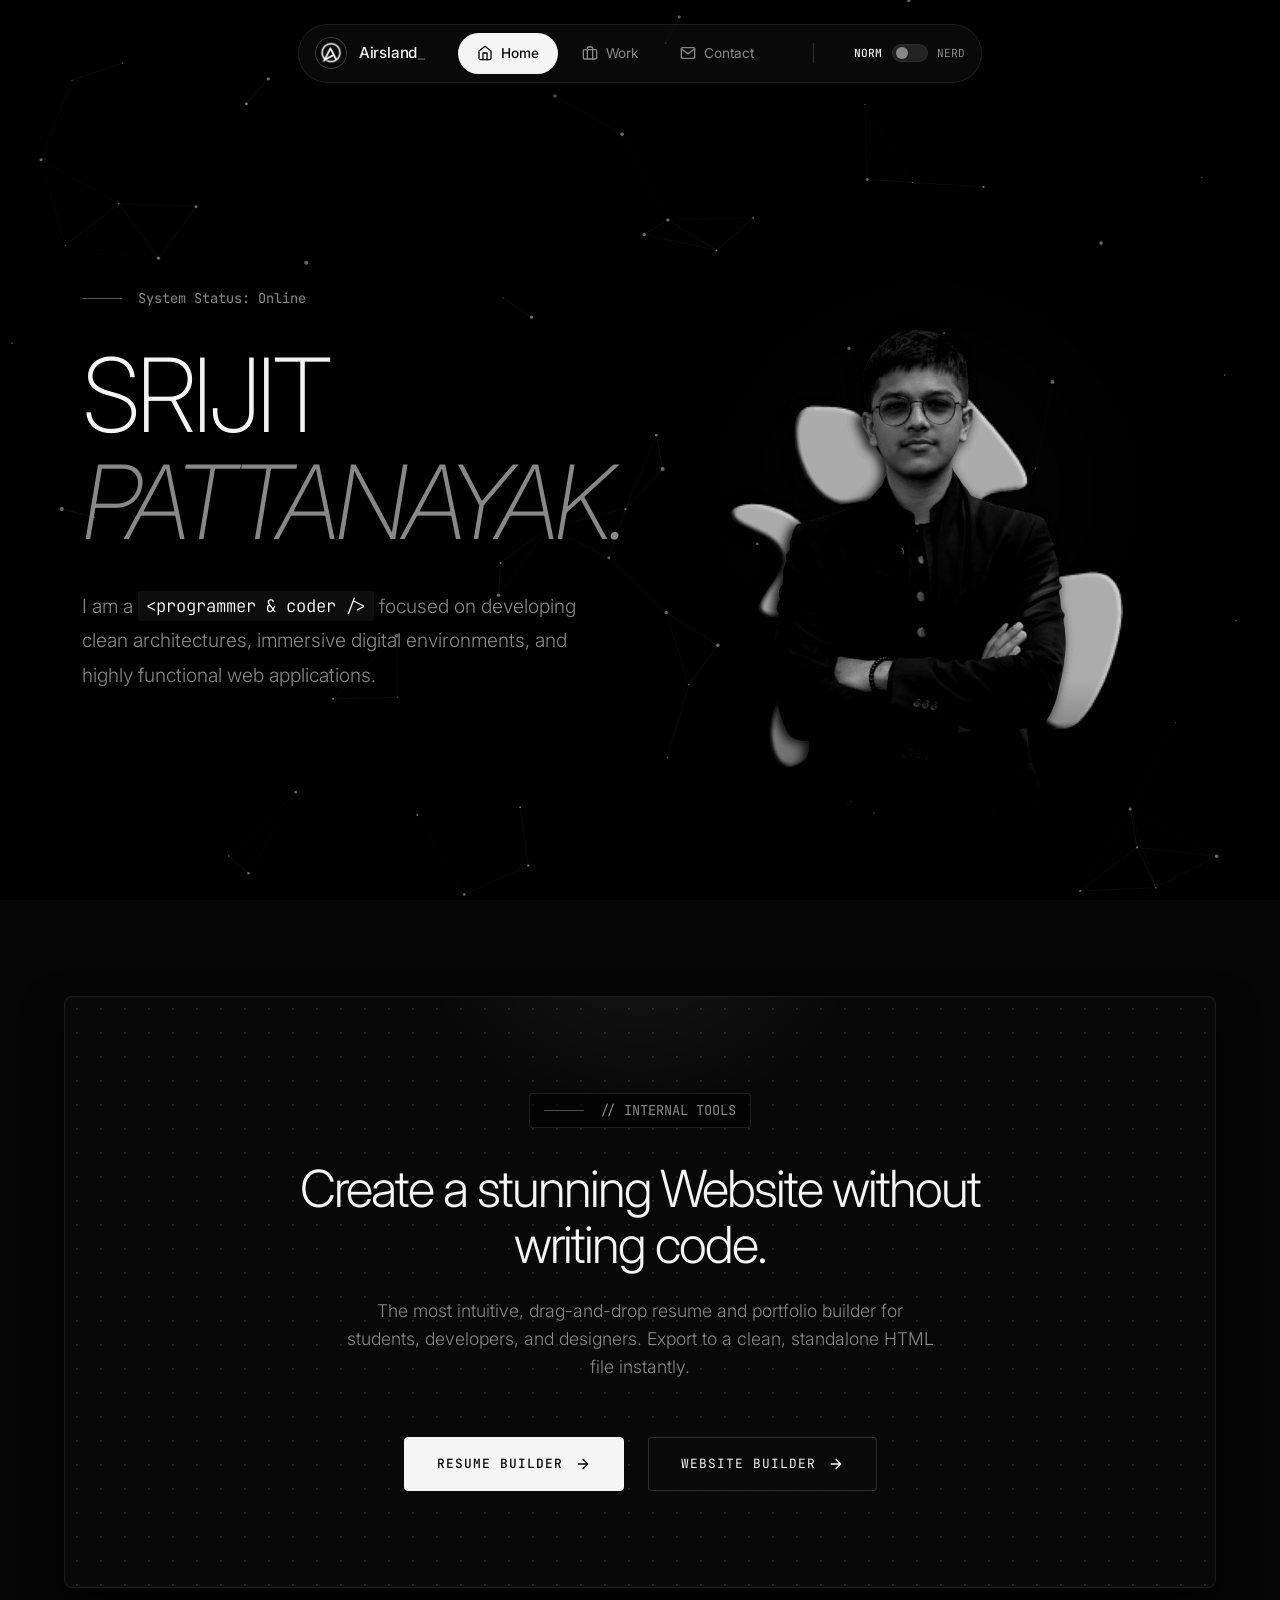
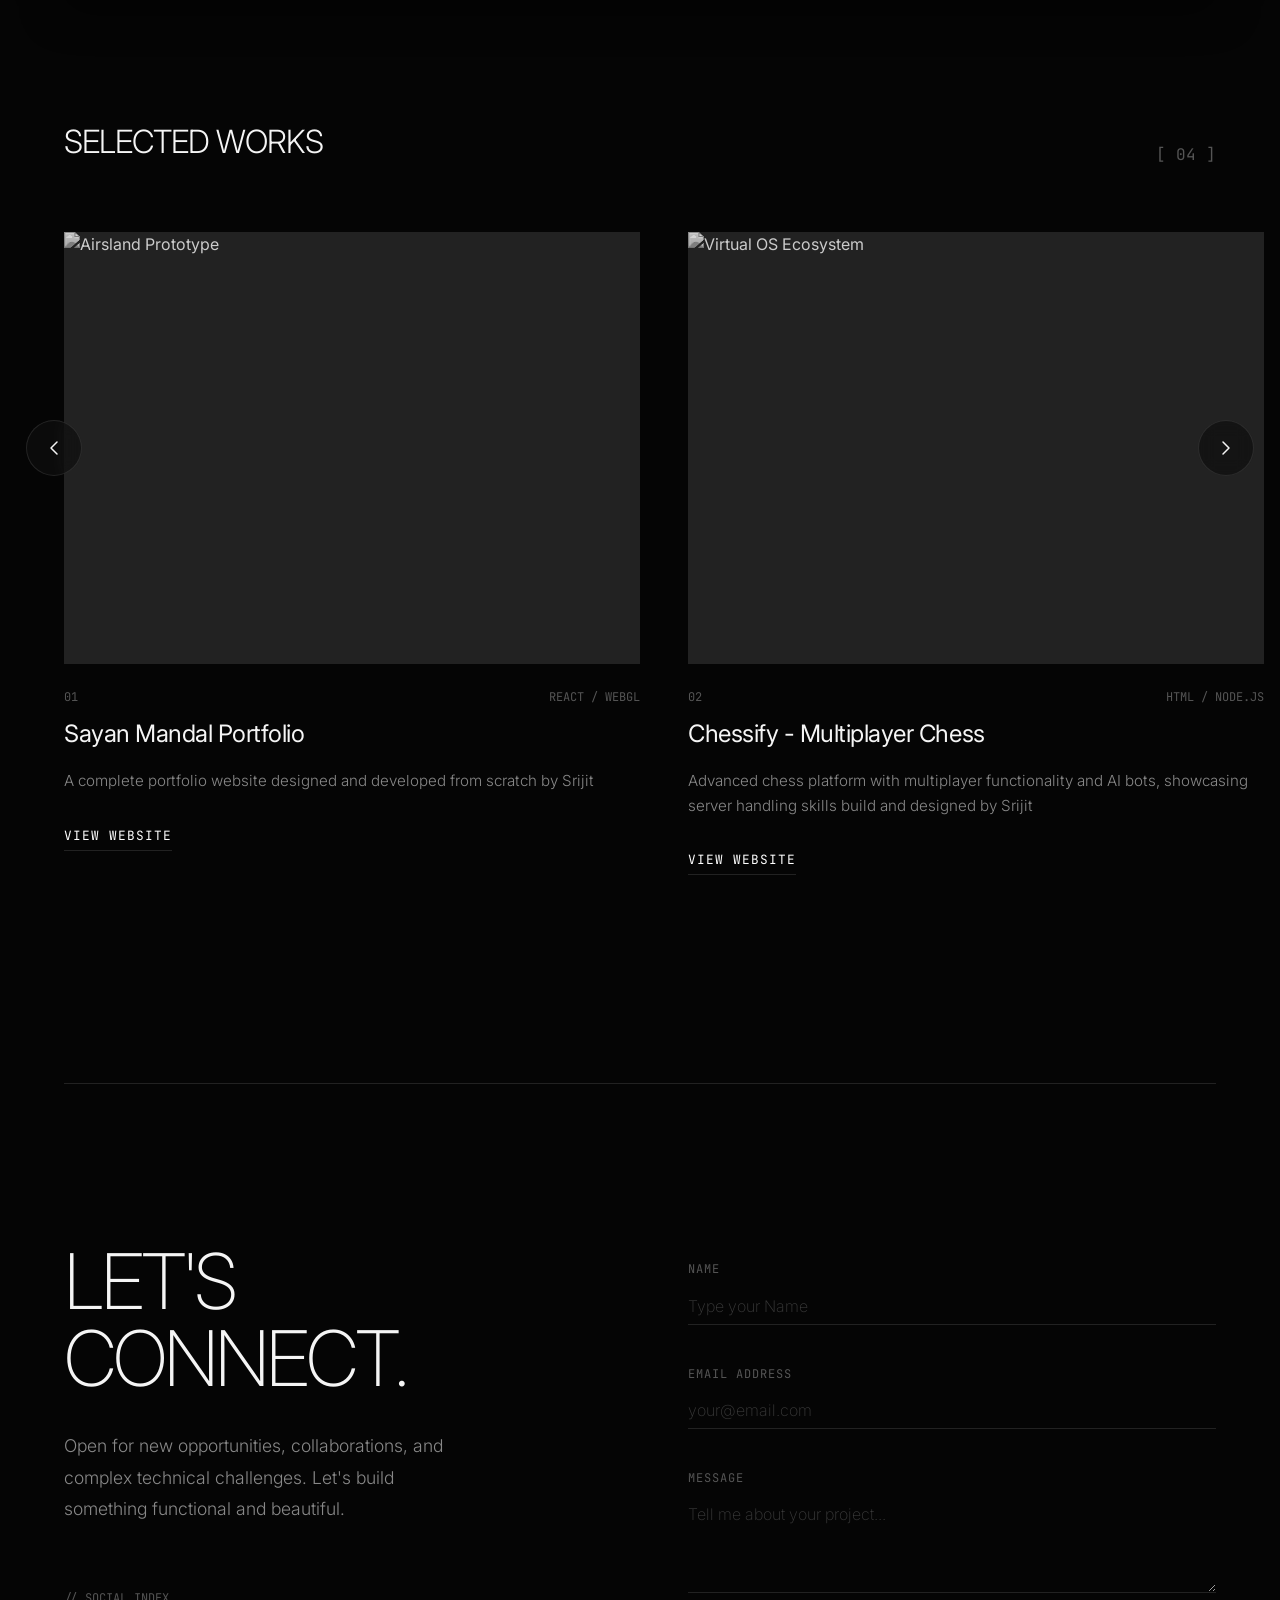
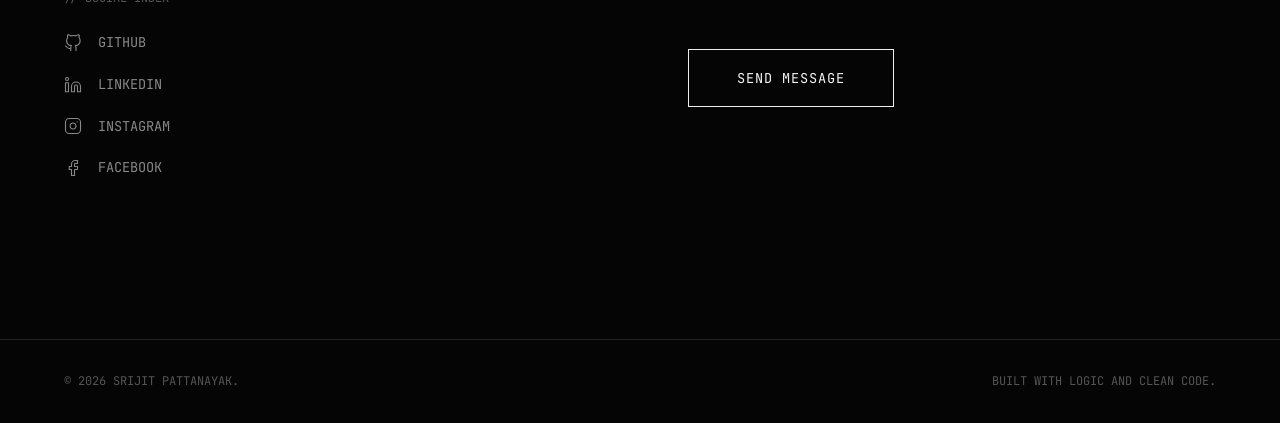
==== index.html @ 9fd5d601 "Add apple-touch-icon link to index.html" ====
<!DOCTYPE html>
<html lang="en">
<head>
    <meta charset="UTF-8">
    <meta name="viewport" content="width=device-width, initial-scale=1.0">
    <title>Srijit Pattanayak | Programmer & Coder</title>
    <link rel="stylesheet" href="style.css">
	<link rel="icon" type="image/svg+xml" href="/logo.png" />
	<link rel="apple-touch-icon" href="/logo.png">
</head>
<body>

    <div class="nav-wrapper animate-up">
        <header class="floating-nav">
            <a href="#" class="nav-brand">
                <img src="icon.png" alt="Srijit" class="nav-profile-img">
                <div class="logo">Airsland<span>_</span></div>
            </a>
            <nav class="nav-links">
                <a href="#hero-section" class="active">
                    <svg viewBox="0 0 24 24">
                        <path d="M3 9l9-7 9 7v11a2 2 0 0 1-2 2H5a2 2 0 0 1-2-2z"></path>
                        <polyline points="9 22 9 12 15 12 15 22"></polyline>
                    </svg>
                    <span>Home</span>
                </a>
                <a href="#work">
                    <svg viewBox="0 0 24 24">
                        <rect x="2" y="7" width="20" height="14" rx="2" ry="2"></rect>
                        <path d="M16 21V5a2 2 0 0 0-2-2h-4a2 2 0 0 0-2 2v16"></path>
                    </svg>
                    <span>Work</span>
                </a>
                <a href="#contact">
                    <svg viewBox="0 0 24 24">
                        <path d="M4 4h16c1.1 0 2 .9 2 2v12c0 1.1-.9 2-2 2H4c-1.1 0-2-.9-2-2V6c0-1.1.9-2 2-2z"></path>
                        <polyline points="22,6 12,13 2,6"></polyline>
                    </svg>
                    <span>Contact</span>
                </a>
            </nav>
            
            <div class="nav-divider"></div>
            
            <!-- Nerd Mode Toggle -->
            <div class="mode-switch-wrapper" id="mode-switch">
                <span class="mode-label active" id="label-norm">Norm</span>
                <div class="mode-track">
                    <div class="mode-thumb"></div>
                </div>
                <span class="mode-label" id="label-nerd">Nerd</span>
            </div>
        </header>
    </div>

    <!-- Hero Section -->
    <section class="hero" id="hero-section">
        <canvas id="hero-canvas"></canvas>
        
        <div class="container hero-content">
            <div class="hero-text">
                <div class="hero-label animate-up delay-1">System Status: Online</div>
                <h1 class="animate-up delay-1">Srijit<br><span>Pattanayak.</span></h1>
                <p class="animate-up delay-2">I am a <span class="highlight">&lt;programmer & coder /&gt;</span> focused on developing clean architectures, immersive digital environments, and highly functional web applications.</p>
            </div>
            
            <div class="hero-image-container animate-up delay-3">
                <img src="image1.png" alt="Srijit Pattanayak" class="hero-image" draggable="false">
            </div>
        </div>
    </section>

    <div class="container">
        
        <!-- Product Branding Section -->
        <section id="products" class="product-branding animate-up delay-3">
            <div class="branding-card">
                <div class="hero-label">// INTERNAL TOOLS</div>
                <h2>Create a stunning Website without writing code.</h2>
                <p>The most intuitive, drag-and-drop resume and portfolio builder for students, developers, and designers. Export to a clean, standalone HTML file instantly.</p>
                
                <div class="branding-actions">
                    <a href="resume.html" class="btn-primary">
                        Resume Builder 
                        <svg viewBox="0 0 24 24"><path d="M5 12h14M12 5l7 7-7 7"/></svg>
                    </a>
                    <a href="webmaker.html" class="btn-secondary">
                        Website Builder 
                        <svg viewBox="0 0 24 24"><path d="M5 12h14M12 5l7 7-7 7"/></svg>
                    </a>
                </div>
            </div>
        </section>

        <!-- Featured Projects Section -->
        <section id="work" class="projects">
            <div class="section-header animate-up delay-3">
                <h2 class="section-title">Selected Works</h2>
                <span class="section-count">[ 04 ]</span>
            </div>
            
            <div class="slider-wrapper animate-up delay-3">
                <button class="slider-btn" id="slide-left" aria-label="Previous Project">
                    <svg viewBox="0 0 24 24" fill="none" stroke="currentColor" stroke-width="1.5" stroke-linecap="round" stroke-linejoin="round"><polyline points="15 18 9 12 15 6"></polyline></svg>
                </button>
                <button class="slider-btn" id="slide-right" aria-label="Next Project">
                    <svg viewBox="0 0 24 24" fill="none" stroke="currentColor" stroke-width="1.5" stroke-linecap="round" stroke-linejoin="round"><polyline points="9 18 15 12 9 6"></polyline></svg>
                </button>
                
                <div class="slider" id="projectSlider">
                    <!-- Project 1 -->
                    <div class="project-card">
                        <div class="project-image-wrapper">
                            <img src="https://images.unsplash.com/photo-1518770660439-4636190af475?auto=format&fit=crop&q=80&w=1200" alt="Airsland Prototype" class="project-image" draggable="false">
                        </div>
                        <div class="project-meta">
                            <span>01</span>
                            <span>React / WebGL</span>
                        </div>
                        <h3 class="project-title">Sayan Mandal Portfolio</h3>
                        <p class="project-desc">A complete portfolio website designed and developed from scratch by Srijit</p>
                        <a href="https://sayanofficial.netlify.app/" class="project-link">View Website</a>
                    </div>

                    <!-- Project 2 -->
                    <div class="project-card">
                        <div class="project-image-wrapper">
                            <img src="https://images.unsplash.com/photo-1555066931-4365d14bab8c?auto=format&fit=crop&q=80&w=1200" alt="Virtual OS Ecosystem" class="project-image" draggable="false">
                        </div>
                        <div class="project-meta">
                            <span>02</span>
                            <span>HTML / Node.js</span>
                        </div>
                        <h3 class="project-title">Chessify - Multiplayer Chess</h3>
                        <p class="project-desc">Advanced chess platform with multiplayer functionality and AI bots, showcasing server handling skills build and designed by Srijit</p>
                        <a href="https://chessifyoff.netlify.app/" class="project-link">View Website</a>
                    </div>

                    <!-- Project 3 -->
                    <div class="project-card">
                        <div class="project-image-wrapper">
                            <img src="https://images.unsplash.com/photo-1550745165-9bc0b252726f?auto=format&fit=crop&q=80&w=1200" alt="Custom 2D Platformer" class="project-image" draggable="false">
                        </div>
                        <div class="project-meta">
                            <span>03</span>
                            <span>Canvas / HTML</span>
                        </div>
                        <h3 class="project-title">AirsLand - AI Chatbot</h3>
                        <p class="project-desc">Intelligent chatbot platform with web integration and knowledge base, showcasing AI integration skills</p>
                        <a href="https://airsland.netlify.app/" class="project-link">Open Website</a>
                    </div>

                    <!-- Project 4 -->
                    <div class="project-card">
                        <div class="project-image-wrapper">
                            <img src="https://images.unsplash.com/photo-1618005182384-a83a8bd57fbe?auto=format&fit=crop&q=80&w=1200" alt="3D Animated Web Portal" class="project-image" draggable="false">
                        </div>
                        <div class="project-meta">
                            <span>04</span>
                            <span>HTML / CSS</span>
                        </div>
                        <h3 class="project-title">Ankit Jana Portfolio</h3>
                        <p class="project-desc">Professional portfolio website for Ankit Jana, fully designed and developed by Srijit</p>
                        <a href="https://ankitjana.netlify.app/" class="project-link">View Website</a>
                    </div>

                </div>
            </div>
        </section>

        <!-- Let's Connect Section -->
        <section id="contact" class="contact">
            <div class="contact-grid">
                <!-- Contact Info & Socials -->
                <div class="contact-info animate-up delay-1">
                    <h2>Let's<br>Connect.</h2>
                    <p>Open for new opportunities, collaborations, and complex technical challenges. Let's build something functional and beautiful.</p>
                    
                    <div class="social-links-container">
                        <div class="social-label">// SOCIAL INDEX</div>
                        <div class="social-icons">
                            <a href="https://github.com/Srijit23" aria-label="GitHub">
                                <svg viewBox="0 0 24 24"><path d="M9 19c-5 1.5-5-2.5-7-3m14 6v-3.87a3.37 3.37 0 0 0-.94-2.61c3.14-.35 6.44-1.54 6.44-7A5.44 5.44 0 0 0 20 4.77 5.07 5.07 0 0 0 19.91 1S18.73.65 16 2.48a13.38 13.38 0 0 0-7 0C6.27.65 5.09 1 5.09 1A5.07 5.07 0 0 0 5 4.77a5.44 5.44 0 0 0-1.5 3.78c0 5.42 3.3 6.61 6.44 7A3.37 3.37 0 0 0 9 18.13V22"></path></svg>
                                <span>Github</span>
                            </a>
                            <a href="https://www.linkedin.com/in/srijit-pattanayak-422b552b3/" aria-label="LinkedIn">
                                <svg viewBox="0 0 24 24"><path d="M16 8a6 6 0 0 1 6 6v7h-4v-7a2 2 0 0 0-2-2 2 2 0 0 0-2 2v7h-4v-7a6 6 0 0 1 6-6z"></path><rect x="2" y="9" width="4" height="12"></rect><circle cx="4" cy="4" r="2"></circle></svg>
                                <span>LinkedIn</span>
                            </a>
                            <a href="https://www.instagram.com/srijit_patt/" aria-label="Instagram">
                                <svg viewBox="0 0 24 24"><rect x="2" y="2" width="20" height="20" rx="5" ry="5"></rect><path d="M16 11.37A4 4 0 1 1 12.63 8 4 4 0 0 1 16 11.37z"></path><line x1="17.5" y1="6.5" x2="17.51" y2="6.5"></line></svg>
                                <span>Instagram</span>
                            </a>
                            <a href="https://www.facebook.com/profile.php?id=100082193943478" aria-label="Facebook">
                                <svg viewBox="0 0 24 24"><path d="M18 2h-3a5 5 0 0 0-5 5v3H7v4h3v8h4v-8h3.81l.39-4h-4.2V7a1 1 0 0 1 1-1h3z"></path></svg>
                                <span>Facebook</span>
                            </a>
                        </div>
                    </div>
                </div>

                <!-- Minimalist Contact Form via Web3Forms -->
                <div class="contact-form-container animate-up delay-2">
                    <form id="contact-form" class="contact-form">
                        <input type="hidden" name="access_key" value="bdd73f79-afca-4edb-a058-f91caba9aada">
                        <input type="hidden" name="subject" value="New Submission from Srijit Portfolio">
                        <input type="checkbox" name="botcheck" style="display: none;">

                        <div class="form-group">
                            <label for="name">Name</label>
                            <input type="text" id="name" name="name" required placeholder="Type your Name" autocomplete="off">
                        </div>
                        <div class="form-group">
                            <label for="email">Email address</label>
                            <input type="email" id="email" name="email" required placeholder="your@email.com" autocomplete="off">
                        </div>
                        <div class="form-group">
                            <label for="message">Message</label>
                            <textarea id="message" name="message" rows="4" required placeholder="Tell me about your project..."></textarea>
                        </div>
                        <button type="submit" class="btn-submit">Send Message</button>
                    </form>
                </div>
            </div>
        </section>
    </div>

    <footer>
        <p>&copy; 2026 Srijit Pattanayak.</p>
        <p>Built with logic and clean code.</p>
    </footer>

    <!-- Tooltip Element for Nerd Mode -->
    <div id="nerd-tooltip"></div>

    <!-- JavaScript for interactive background, slider, and form handling -->
   <script src="script.js"></script>
</body>
</html>
---- style.css ----
/* =========================================
           1. SETUP & VARIABLES
           ========================================= */
        @import url('https://fonts.googleapis.com/css2?family=Inter:wght@200;300;400;500&family=JetBrains+Mono:wght@300;400;500&display=swap');
        
        :root {
            /* Converted to a professional dark "ascetic" theme to match the black hero */
            --bg-color: #050505;
            --text-main: #f5f5f5;
            --text-muted: #888888;
            --text-light: #555555;
            --accent: #ffffff;
            --border-light: #222222;
            --border-dark: #eeeeee;
            
            --spacing-sm: 1rem;
            --spacing-md: 2rem;
            --spacing-lg: 5rem;
            --spacing-xl: 10rem;
        }

        * { 
            margin: 0; 
            padding: 0; 
            box-sizing: border-box; 
        }
        
        ::selection {
            background-color: var(--text-main);
            color: var(--bg-color);
        }

        html { 
            scroll-behavior: smooth; 
            font-size: 16px;
            /* Hide vertical scrollbar for IE, Edge and Firefox */
            -ms-overflow-style: none;  
            scrollbar-width: none;  
        }

        /* Hide vertical scrollbar for Chrome, Safari and Opera */
        html::-webkit-scrollbar {
            display: none;
        }

        body { 
            font-family: 'Inter', sans-serif; 
            background-color: var(--bg-color); 
            color: var(--text-main); 
            line-height: 1.6; 
            -webkit-font-smoothing: antialiased;
            -moz-osx-font-smoothing: grayscale;
            overflow-x: hidden;
            /* Hide scrollbar for IE, Edge and Firefox */
            -ms-overflow-style: none;  
            scrollbar-width: none;
        }

        /* Hide scrollbar for Chrome, Safari and Opera */
        body::-webkit-scrollbar {
            display: none;
        }

        /* Animations */
        @keyframes fadeUp {
            from { opacity: 0; transform: translateY(20px); }
            to { opacity: 1; transform: translateY(0); }
        }

        .animate-up {
            animation: fadeUp 1s cubic-bezier(0.16, 1, 0.3, 1) forwards;
            opacity: 0;
        }
        
        .delay-1 { animation-delay: 0.2s; }
        .delay-2 { animation-delay: 0.4s; }
        .delay-3 { animation-delay: 0.6s; }

        /* =========================================
           2. LAYOUT & FLOATING NAVIGATION
           ========================================= */
        .container { 
            max-width: 1400px; 
            margin: 0 auto; 
            padding: 0 5vw; 
        }

        .nav-wrapper {
            position: fixed;
            top: 1.5rem;
            left: 0;
            width: 100%;
            display: flex;
            justify-content: center;
            z-index: 100;
            pointer-events: none; /* Allows clicking through empty space */
            padding: 0 1rem; /* Added for mobile safety */
        }

        header.floating-nav {
            pointer-events: auto; /* Re-enables clicking on the nav itself */
            display: flex;
            align-items: center;
            gap: 2rem;
            padding: 0.5rem 0.5rem 0.5rem 1rem;
            background: rgba(15, 15, 15, 0.65);
            backdrop-filter: blur(16px);
            border: 1px solid rgba(255, 255, 255, 0.08);
            border-radius: 50px;
            box-shadow: 0 10px 30px rgba(0, 0, 0, 0.5);
            transition: transform 0.3s ease, background 0.3s ease;
            max-width: 100%;
        }

        .nav-brand {
            display: flex;
            align-items: center;
            gap: 0.75rem;
            text-decoration: none;
        }

        .nav-profile-img {
            width: 32px;
            height: 32px;
            border-radius: 50%;
            object-fit: cover;
            border: 1px solid rgba(255, 255, 255, 0.1);
            background: var(--border-light);
        }

        .logo { 
            font-family: 'Inter', sans-serif; 
            font-size: 0.95rem; 
            font-weight: 500; 
            letter-spacing: -0.2px; 
            color: var(--text-main);
            white-space: nowrap;
        }

        .logo span {
            color: var(--text-light);
            font-family: 'JetBrains Mono', monospace;
        }

        .nav-links {
            display: flex;
            align-items: center;
            gap: 0.25rem;
        }

        .nav-links a { 
            display: flex;
            align-items: center;
            gap: 0.5rem;
            color: var(--text-muted); 
            text-decoration: none; 
            font-size: 0.85rem; 
            font-weight: 400;
            padding: 0.6rem 1.2rem;
            border-radius: 30px;
            transition: all 0.3s ease;
        }

        .nav-links a svg {
            width: 16px;
            height: 16px;
            stroke: currentColor;
            fill: none;
            stroke-width: 2;
            stroke-linecap: round;
            stroke-linejoin: round;
        }

        .nav-links a:hover {
            color: var(--text-main);
            background: rgba(255, 255, 255, 0.05);
        }

        .nav-links a.active {
            background-color: var(--text-main);
            color: var(--bg-color);
            font-weight: 500;
        }

        /* Nav Divider & Mode Switch */
        .nav-divider {
            width: 1px;
            height: 20px;
            background-color: rgba(255, 255, 255, 0.15);
            margin: 0 0.5rem;
        }

        .mode-switch-wrapper {
            display: flex;
            align-items: center;
            gap: 0.6rem;
            cursor: pointer;
            padding-right: 0.5rem;
            user-select: none;
        }

        .mode-label {
            font-family: 'JetBrains Mono', monospace;
            font-size: 0.7rem;
            text-transform: uppercase;
            color: var(--text-muted);
            transition: color 0.3s ease;
        }

        .mode-label.active {
            color: var(--text-main);
            font-weight: 500;
        }

        .mode-track {
            width: 36px;
            height: 18px;
            background-color: rgba(255, 255, 255, 0.1);
            border-radius: 10px;
            position: relative;
            transition: background 0.3s ease;
            border: 1px solid rgba(255, 255, 255, 0.05);
        }

        .mode-thumb {
            width: 12px;
            height: 12px;
            background-color: var(--text-muted);
            border-radius: 50%;
            position: absolute;
            top: 2px;
            left: 3px;
            transition: transform 0.3s cubic-bezier(0.16, 1, 0.3, 1), background-color 0.3s ease;
        }

        .mode-switch-wrapper.nerd-active .mode-thumb {
            transform: translateX(16px);
            background-color: var(--text-main);
        }
        
        .mode-switch-wrapper.nerd-active .mode-track {
            background-color: rgba(255, 255, 255, 0.2);
        }

        /* =========================================
           2.5 NERD MODE STYLES
           ========================================= */
        body.nerd-mode {
            background-image: 
                linear-gradient(rgba(255, 255, 255, 0.04) 1px, transparent 1px),
                linear-gradient(90deg, rgba(255, 255, 255, 0.04) 1px, transparent 1px);
            background-size: 40px 40px;
        }

        body.nerd-mode * {
            outline: 1px solid rgba(255, 255, 255, 0.03);
            transition: outline 0.1s ease, background-color 0.1s ease;
        }

        /* Avoid outlining the tooltip itself or the canvas background */
        body.nerd-mode #nerd-tooltip,
        body.nerd-mode #nerd-tooltip *,
        body.nerd-mode #hero-canvas {
            outline: none !important;
        }

        .nerd-highlight {
            outline: 1px solid rgba(255, 255, 255, 0.8) !important;
            background-color: rgba(255, 255, 255, 0.03) !important;
            z-index: 999;
        }

        #nerd-tooltip {
            position: absolute;
            top: 0;
            left: 0;
            background: rgba(10, 10, 10, 0.9);
            backdrop-filter: blur(8px);
            border: 1px solid rgba(255, 255, 255, 0.2);
            padding: 0.5rem 0.75rem;
            border-radius: 4px;
            pointer-events: none; /* Crucial: lets cursor 'see' elements underneath */
            opacity: 0;
            z-index: 99999;
            box-shadow: 0 8px 24px rgba(0,0,0,0.8);
            transition: opacity 0.2s ease;
            white-space: nowrap;
        }

        .nerd-tag {
            font-family: 'JetBrains Mono', monospace;
            font-size: 0.7rem;
            color: var(--accent);
            font-weight: 500;
            margin-bottom: 0.25rem;
        }

        .nerd-dims {
            font-family: 'Inter', sans-serif;
            font-size: 0.75rem;
            color: var(--text-main);
        }

        /* =========================================
           3. HERO SECTION
           ========================================= */
        .hero { 
            min-height: 100vh; 
            display: flex; 
            flex-direction: column; 
            justify-content: center; 
            padding-top: var(--spacing-lg);
            background-color: #000000;
            position: relative;
            overflow: hidden;
        }

        /* Animated Canvas Background */
        #hero-canvas {
            position: absolute;
            top: 0;
            left: 0;
            width: 100%;
            height: 100%;
            z-index: 0;
            pointer-events: none; /* Let mouse events pass to the hero section */
        }

        .hero-content {
            display: grid;
            grid-template-columns: 1fr 1fr;
            align-items: center;
            gap: 2rem;
            position: relative;
            z-index: 2; /* Keeps text above the canvas */
        }

        .hero-text {
            display: flex;
            flex-direction: column;
            justify-content: center;
        }

        .hero-label {
            font-family: 'JetBrains Mono', monospace;
            font-size: 0.85rem;
            color: var(--text-muted);
            margin-bottom: 2rem;
            display: flex;
            align-items: center;
            gap: 1rem;
        }

        .hero-label::before {
            content: '';
            display: inline-block;
            width: 40px;
            height: 1px;
            background-color: var(--text-light);
        }

        .hero h1 { 
            font-size: clamp(3rem, 8vw, 7rem); 
            font-weight: 200; 
            letter-spacing: -0.05em; 
            line-height: 1.05; 
            margin-bottom: 2rem; 
            text-transform: uppercase;
        }

        .hero h1 span {
            display: block;
            font-style: italic;
            color: var(--text-muted);
        }

        .hero p { 
            font-size: clamp(1rem, 1.5vw, 1.25rem); 
            color: var(--text-muted); 
            max-width: 500px; 
            font-weight: 300; 
            line-height: 1.8;
        }

        .hero .highlight { 
            font-family: 'JetBrains Mono', monospace;
            font-size: 0.9em;
            color: var(--accent); 
            background: rgba(255,255,255,0.05);
            padding: 0.2rem 0.5rem;
            border-radius: 2px;
        }

        /* Hero Image Styles */
        .hero-image-container {
            position: relative;
            width: 100%;
            height: 90vh; /* Scale to fit height nicely */
            display: flex;
            justify-content: center;
            align-items: flex-end; /* Anchors the bottom of the image */
        }

        .hero-image {
            max-width: 100%;
            max-height: 100%;
            object-fit: contain;
            /* Professional Tint & Fade */
            filter: grayscale(100%) brightness(0.9) contrast(1.15);
            mask-image: linear-gradient(to bottom, black 65%, transparent 100%);
            -webkit-mask-image: linear-gradient(to bottom, black 65%, transparent 100%);
            transition: filter 0.5s ease;
        }
        
        .hero-image:hover {
            filter: grayscale(30%) brightness(1) contrast(1.1);
        }

        /* Subtle Ambient Glow behind the image */
        .hero-image-container::before {
            content: '';
            position: absolute;
            top: 50%;
            left: 50%;
            transform: translate(-50%, -50%);
            width: 70%;
            height: 70%;
            background: radial-gradient(circle, rgba(255,255,255,0.03) 0%, transparent 60%);
            z-index: -1;
            filter: blur(50px);
            pointer-events: none;
        }

        /* =========================================
           3.5 PRODUCT BRANDING SECTION
           ========================================= */
        .product-branding {
            padding: 6rem 0 2rem 0;
        }

        .branding-card {
            background-color: #080808; /* Deep dark ascetic background */
            /* Canvas-like dot matrix pattern */
            background-image: radial-gradient(rgba(255, 255, 255, 0.12) 1px, transparent 1px);
            background-size: 24px 24px;
            border: 1px solid rgba(255, 255, 255, 0.08);
            border-radius: 8px; /* Sharper edges */
            padding: 6rem 2rem;
            position: relative;
            overflow: hidden;
            display: flex;
            flex-direction: column;
            align-items: center;
            text-align: center;
            box-shadow: inset 0 0 0 1px rgba(255, 255, 255, 0.02), 0 20px 40px rgba(0, 0, 0, 0.6);
        }

        /* Interactive Spotlight following the mouse */
        .branding-card::before {
            content: '';
            position: absolute;
            top: 0; left: 0; right: 0; bottom: 0;
            background: radial-gradient(600px circle at var(--mouse-x, 50%) var(--mouse-y, -20%), rgba(255, 255, 255, 0.07), transparent 40%);
            z-index: 0;
            pointer-events: none;
            transition: opacity 0.3s ease;
        }

        .branding-card > * {
            position: relative;
            z-index: 2; /* Keep content above the spotlight */
        }

        .branding-card .hero-label {
            justify-content: center;
            background: rgba(0, 0, 0, 0.6);
            padding: 0.35rem 0.85rem;
            border-radius: 4px;
            border: 1px solid rgba(255, 255, 255, 0.1);
        }

        .branding-card h2 {
            font-size: clamp(2.2rem, 4vw, 3.8rem);
            font-weight: 300;
            letter-spacing: -0.04em;
            margin-bottom: 1.5rem;
            color: var(--text-main);
            max-width: 800px;
            line-height: 1.1;
        }

        .branding-card p {
            font-size: 1.1rem;
            color: var(--text-muted);
            max-width: 600px;
            margin: 0 auto 3.5rem auto;
            line-height: 1.6;
            font-weight: 300;
        }

        .branding-actions {
            display: flex;
            gap: 1.5rem;
            justify-content: center;
            flex-wrap: wrap;
        }

        /* Ascetic, sharp-edged buttons */
        .btn-primary, .btn-secondary {
            display: inline-flex;
            align-items: center;
            justify-content: center;
            gap: 0.75rem;
            padding: 1rem 2rem;
            font-family: 'JetBrains Mono', monospace;
            text-transform: uppercase;
            letter-spacing: 1px;
            font-size: 0.8rem;
            border-radius: 4px; /* Sharp corners instead of rounded */
            text-decoration: none;
            transition: all 0.3s cubic-bezier(0.16, 1, 0.3, 1);
            position: relative;
            overflow: hidden;
        }

        .btn-primary {
            background-color: var(--text-main);
            color: var(--bg-color);
            border: 1px solid var(--text-main);
            font-weight: 500;
        }

        .btn-primary:hover {
            background-color: transparent;
            color: var(--text-main);
            box-shadow: 0 0 20px rgba(255, 255, 255, 0.15);
        }

        .btn-secondary {
            background-color: rgba(10, 10, 10, 0.8);
            color: var(--text-main);
            border: 1px solid rgba(255, 255, 255, 0.15);
            backdrop-filter: blur(4px);
        }

        .btn-secondary:hover {
            border-color: var(--text-main);
            background-color: rgba(255, 255, 255, 0.05);
        }

        /* SVG styling for buttons */
        .branding-actions svg {
            width: 16px;
            height: 16px;
            fill: none;
            stroke: currentColor;
            stroke-width: 2;
            stroke-linecap: round;
            stroke-linejoin: round;
            transition: transform 0.3s ease;
        }

        .btn-primary:hover svg, 
        .btn-secondary:hover svg {
            transform: translateX(4px) scale(1.1);
        }

        /* =========================================
           4. FEATURED PROJECTS
           ========================================= */
        .projects { 
            padding: 6rem 0 var(--spacing-xl) 0; 
        }

        .section-header {
            display: flex;
            justify-content: space-between;
            align-items: flex-end;
            margin-bottom: 4rem;
        }

        .section-title { 
            font-size: 2rem; 
            font-weight: 300; 
            letter-spacing: -0.03em;
            text-transform: uppercase;
        }

        .section-count {
            font-family: 'JetBrains Mono', monospace;
            font-size: 1rem;
            color: var(--text-light);
        }
        
        /* Slider Mechanics */
        .slider-wrapper {
            position: relative;
            margin: 0 -5vw; /* Bleed out of container */
        }

        .slider { 
            display: flex; 
            overflow-x: auto; 
            scroll-snap-type: x mandatory; 
            scroll-padding: 0 5vw; /* Prevents the first card from cutting off */
            gap: 3rem; 
            padding: 0 5vw 3rem 5vw; /* Shifted padding to internal container */
            scrollbar-width: none; /* Firefox */
            cursor: grab;
        }
        
        .slider:active { cursor: grabbing; }
        .slider::-webkit-scrollbar { display: none; }
        
        /* Floating Slider Buttons */
        .slider-btn {
            position: absolute;
            /* Dynamically aligns to the middle of the image */
            top: calc(clamp(300px, 45vw, 600px) * 0.375); 
            transform: translateY(-50%);
            background: rgba(15, 15, 15, 0.7);
            backdrop-filter: blur(8px);
            border: 1px solid rgba(255, 255, 255, 0.1);
            color: var(--text-main);
            width: 56px;
            height: 56px;
            border-radius: 50%;
            display: flex;
            align-items: center;
            justify-content: center;
            cursor: pointer;
            transition: all 0.3s cubic-bezier(0.16, 1, 0.3, 1);
            padding: 0;
            z-index: 10;
        }

        .slider-btn svg {
            width: 24px;
            height: 24px;
        }

        .slider-btn:hover {
            border-color: var(--text-main);
            color: var(--bg-color);
            background: var(--text-main);
            transform: translateY(-50%) scale(1.1);
        }

        #slide-left { left: 2vw; }
        #slide-right { right: 2vw; }

        .project-card { 
            flex: 0 0 auto;
            width: clamp(300px, 45vw, 600px); 
            scroll-snap-align: start; 
            display: flex;
            flex-direction: column;
        }
        
        .project-image-wrapper { 
            width: 100%; 
            aspect-ratio: 4/3; 
            overflow: hidden;
            background-color: var(--border-light); 
            margin-bottom: 1.5rem; 
            position: relative;
        }

        .project-image {
            width: 100%;
            height: 100%;
            object-fit: cover;
            filter: grayscale(100%) opacity(0.8);
            transition: transform 0.7s cubic-bezier(0.16, 1, 0.3, 1), filter 0.5s ease;
            pointer-events: none; /* Prevent drag issues */
        }

        .project-card:hover .project-image {
            transform: scale(1.05);
            filter: grayscale(0%) opacity(1);
        }
        
        .project-meta {
            display: flex;
            justify-content: space-between;
            align-items: center;
            margin-bottom: 0.5rem;
            font-family: 'JetBrains Mono', monospace;
            font-size: 0.75rem;
            color: var(--text-light);
            text-transform: uppercase;
        }
        
        .project-title { 
            font-size: 1.5rem; 
            font-weight: 400; 
            letter-spacing: -0.02em;
            margin-bottom: 1rem; 
        }

        .project-desc { 
            color: var(--text-muted); 
            font-size: 0.95rem; 
            margin-bottom: 2rem; 
            line-height: 1.6;
            font-weight: 300;
        }

        .project-link { 
            align-self: flex-start;
            text-decoration: none; 
            color: var(--accent); 
            font-family: 'JetBrains Mono', monospace;
            font-size: 0.8rem; 
            text-transform: uppercase; 
            letter-spacing: 1px; 
            padding-bottom: 4px; 
            border-bottom: 1px solid var(--border-light);
            transition: border-color 0.3s ease;
        }

        .project-link:hover {
            border-color: var(--accent);
        }

        /* =========================================
           5. CONTACT / LET'S CONNECT
           ========================================= */
        .contact { 
            padding: var(--spacing-xl) 0; 
            border-top: 1px solid var(--border-light);
        }

        .contact-grid {
            display: grid;
            grid-template-columns: 1fr 1fr;
            gap: 6rem;
        }

        .contact h2 { 
            font-size: clamp(3rem, 6vw, 5rem); 
            font-weight: 200; 
            letter-spacing: -0.04em;
            line-height: 1; 
            margin-bottom: 2rem; 
            text-transform: uppercase;
        }

        .contact-info p { 
            color: var(--text-muted); 
            font-size: 1.1rem; 
            font-weight: 300;
            max-width: 400px;
            margin-bottom: 4rem; 
            line-height: 1.8;
        }

        /* Ascetic Contact Form */
        .contact-form {
            display: flex;
            flex-direction: column;
            gap: 2.5rem;
            margin-top: 1rem;
        }

        .form-group {
            display: flex;
            flex-direction: column;
            gap: 0.5rem;
        }

        .form-group label {
            font-family: 'JetBrains Mono', monospace;
            font-size: 0.75rem;
            color: var(--text-light);
            text-transform: uppercase;
            letter-spacing: 1px;
        }

        .form-group input,
        .form-group textarea {
            width: 100%;
            background: transparent;
            border: none;
            border-bottom: 1px solid var(--border-light);
            color: var(--text-main);
            font-family: 'Inter', sans-serif;
            font-size: 16px; /* 16px explicitly to prevent iOS zoom */
            padding: 0.5rem 0;
            transition: border-color 0.3s ease;
            resize: vertical;
        }

        .form-group input:focus,
        .form-group textarea:focus {
            outline: none;
            border-bottom-color: var(--text-main);
        }

        .form-group input::placeholder,
        .form-group textarea::placeholder {
            color: var(--text-muted);
            opacity: 0.4;
            font-weight: 200;
        }

        .btn-submit { 
            align-self: flex-start;
            margin-top: 1rem;
            padding: 1.2rem 3rem; 
            background-color: transparent;
            border: 1px solid var(--border-dark); 
            color: var(--text-main); 
            font-family: 'JetBrains Mono', monospace;
            text-transform: uppercase; 
            letter-spacing: 1px; 
            font-size: 0.85rem; 
            cursor: pointer;
            transition: all 0.4s cubic-bezier(0.16, 1, 0.3, 1); 
        }

        .btn-submit:hover { 
            background-color: var(--text-main); 
            color: var(--bg-color); 
        }

        /* Social Links with Icons */
        .social-label {
            font-family: 'JetBrains Mono', monospace; 
            font-size: 0.75rem; 
            color: var(--text-light); 
            margin-bottom: 1.5rem;
        }

        .social-icons {
            display: flex;
            flex-direction: column;
            gap: 1.25rem;
            align-items: flex-start;
        }

        .social-icons a {
            display: flex;
            align-items: center;
            gap: 1rem;
            font-family: 'JetBrains Mono', monospace;
            font-size: 0.85rem;
            color: var(--text-muted);
            text-decoration: none;
            text-transform: uppercase;
            transition: all 0.3s ease;
        }

        .social-icons a svg {
            width: 18px;
            height: 18px;
            stroke: currentColor;
            fill: none;
            stroke-width: 1.5;
            stroke-linecap: round;
            stroke-linejoin: round;
            transition: stroke 0.3s ease;
        }

        .social-icons a:hover {
            color: var(--text-main);
            transform: translateX(5px);
        }

        /* =========================================
           6. FOOTER
           ========================================= */
        footer { 
            padding: 2rem 5vw; 
            display: flex;
            justify-content: space-between;
            align-items: center;
            border-top: 1px solid var(--border-light);
            font-family: 'JetBrains Mono', monospace;
            font-size: 0.75rem; 
            color: var(--text-light); 
            text-transform: uppercase;
        }

        /* =========================================
           7. RESPONSIVE DESIGN
           ========================================= */
        @media(max-width: 900px) {
            .hero-content {
                grid-template-columns: 1fr;
                text-align: center;
                gap: 4rem;
                padding-top: 8rem; /* Adjusted for stacking */
            }
            .hero-label {
                justify-content: center;
            }
            .hero-label::before {
                display: none;
            }
            .hero p {
                margin: 0 auto;
            }
            .hero-image-container {
                height: 50vh;
            }
            .contact-grid {
                grid-template-columns: 1fr;
                gap: 4rem;
            }
        }

        @media(max-width: 768px) {
            /* Optimized Mobile Floating Nav */
            .nav-wrapper {
                padding: 0 0.5rem;
            }
            header.floating-nav {
                gap: 0.5rem;
                justify-content: space-between;
                padding: 0.5rem 0.5rem 0.5rem 0.75rem;
            }
            .nav-brand { gap: 0.5rem; }
            .nav-profile-img { width: 28px; height: 28px; }
            .logo { font-size: 0.8rem; }
            .logo span { display: none; } /* Hide underscore to save space */
            
            .nav-links { gap: 0; }
            .nav-links a { padding: 0.5rem; }
            .nav-links a span { display: none; } /* Keep icons only */
            
            /* Responsive Nerd Mode Toggle */
            .nav-divider { margin: 0 0.2rem; }
            .mode-switch-wrapper { gap: 0.3rem; padding-right: 0.2rem; }
            .mode-label { font-size: 0.6rem; }
            .mode-track { width: 30px; height: 16px; }
            .mode-thumb { width: 10px; height: 10px; top: 2px; left: 2px; }
            .mode-switch-wrapper.nerd-active .mode-thumb { transform: translateX(14px); }

            /* Hero scaling for smaller screens */
            .hero { padding-top: 6rem; min-height: auto; padding-bottom: 3rem; }
            .hero h1 { font-size: 2.8rem; }
            .hero p { font-size: 0.95rem; }
            
            /* Product Branding Section Mobile */
            .product-branding { padding: 3rem 0; }
            .branding-card { padding: 4rem 1.5rem; border-radius: 8px; }
            .branding-card h2 { font-size: 1.8rem; }
            .branding-card p { font-size: 0.95rem; margin-bottom: 2.5rem; }
            .branding-actions { flex-direction: column; width: 100%; gap: 1rem; }
            .btn-primary, .btn-secondary { width: 100%; justify-content: center; }

            /* Projects and Sliders */
            .projects { padding: 3rem 0 var(--spacing-xl) 0; }
            .project-card { width: 85vw; }
            .section-header { flex-direction: column; align-items: flex-start; gap: 1rem; margin-bottom: 2rem; }
            .slider-btn { width: 40px; height: 40px; }
            .slider-btn svg { width: 18px; height: 18px; }
            #slide-left { left: 0.5rem; }
            #slide-right { right: 0.5rem; }
            
            /* Tighter Contact section */
            .contact { padding: 4rem 0; }
            .contact h2 { font-size: 2.5rem; }
            .contact-info p { margin-bottom: 2rem; }
            .contact-grid { gap: 3rem; }
            .social-icons { flex-direction: row; flex-wrap: wrap; gap: 1.5rem; }
            .social-icons a { gap: 0.5rem; }
            .social-icons a span { display: none; } /* Show only icons on mobile */
            
            footer { flex-direction: column; gap: 1rem; text-align: center; }
        }
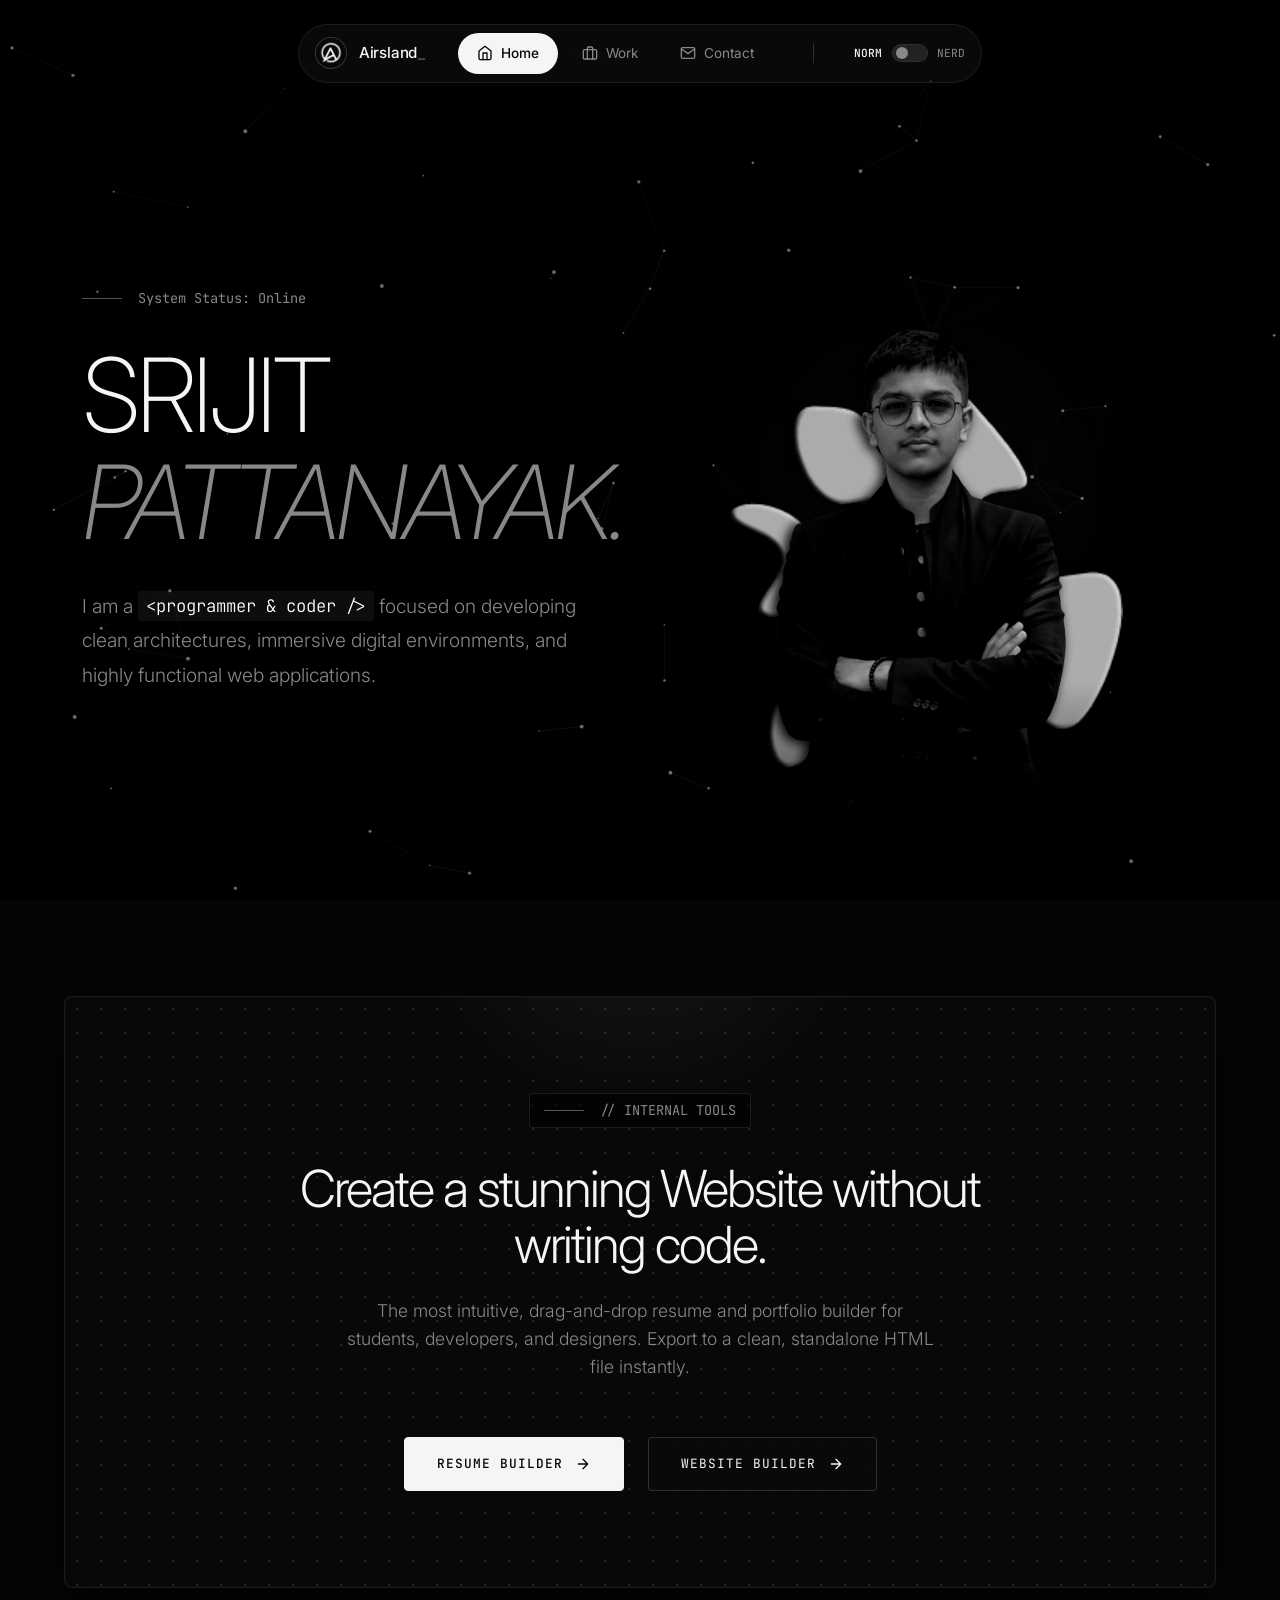
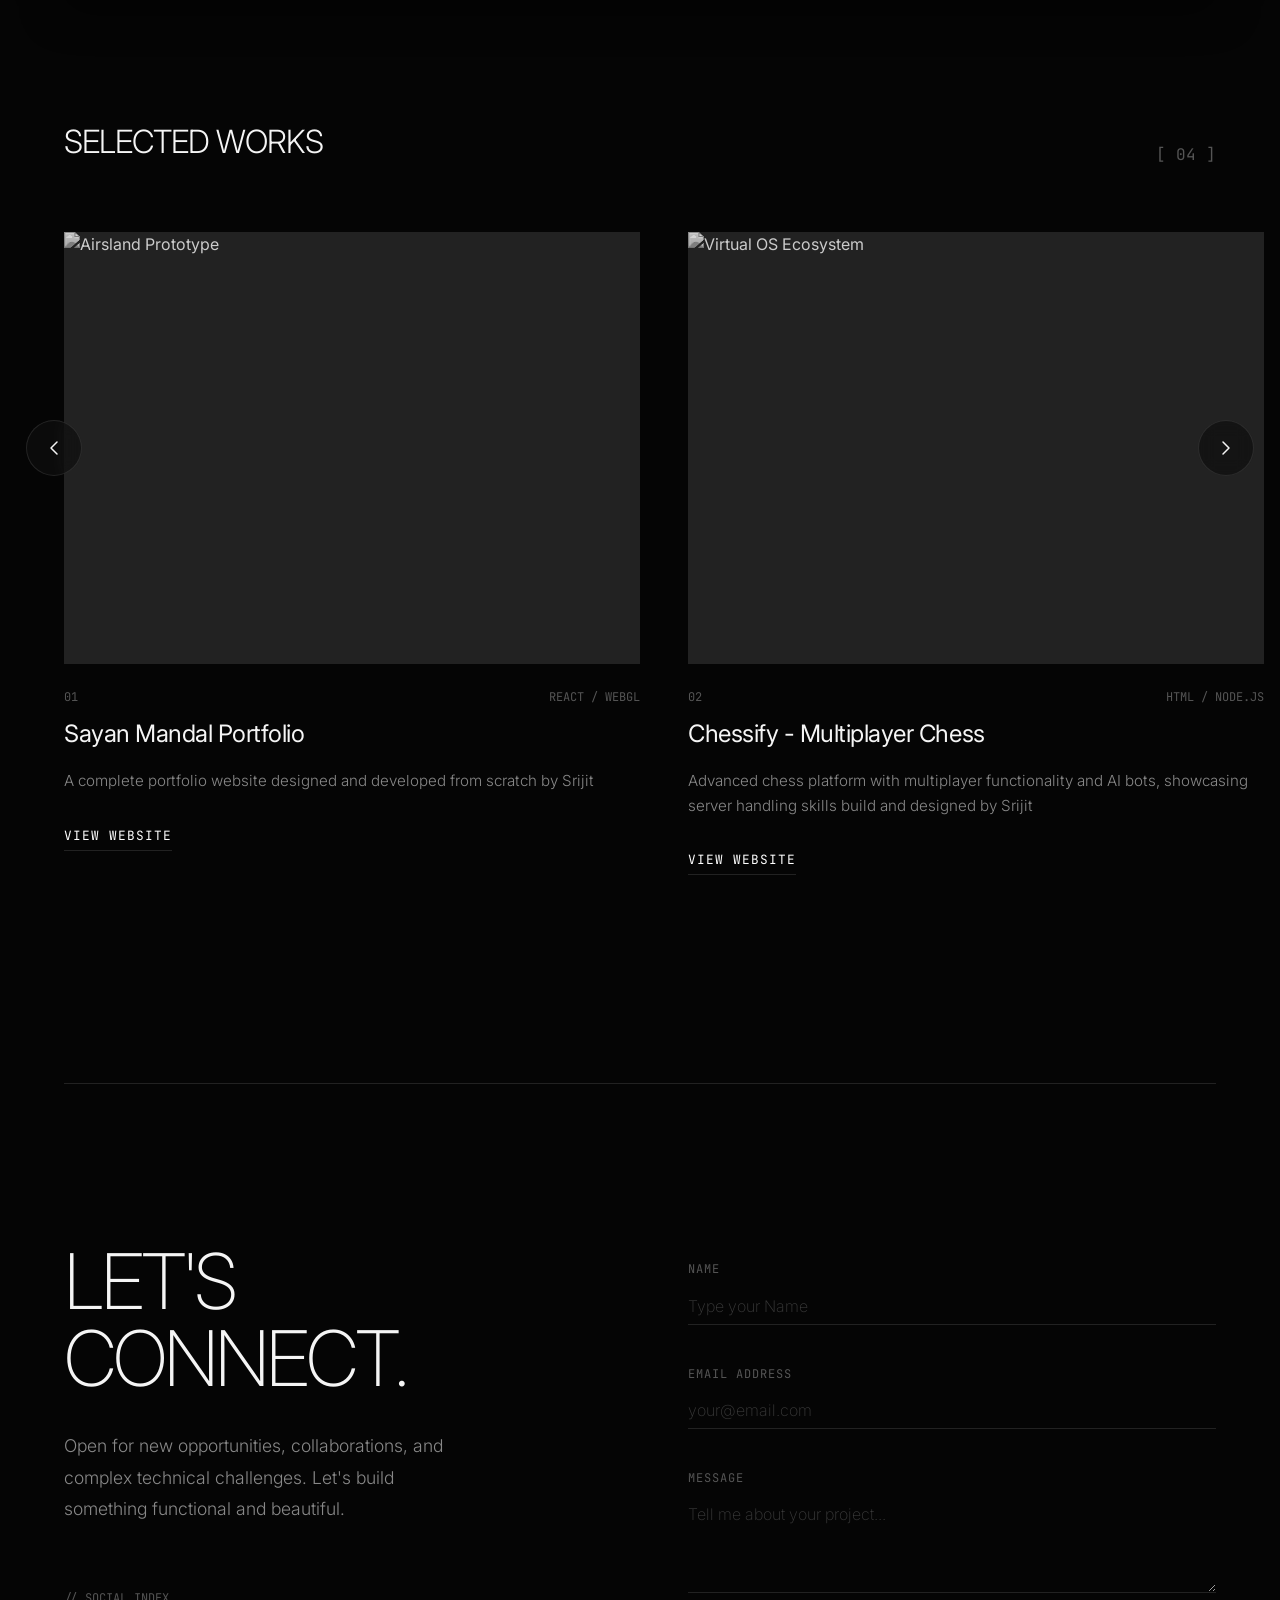
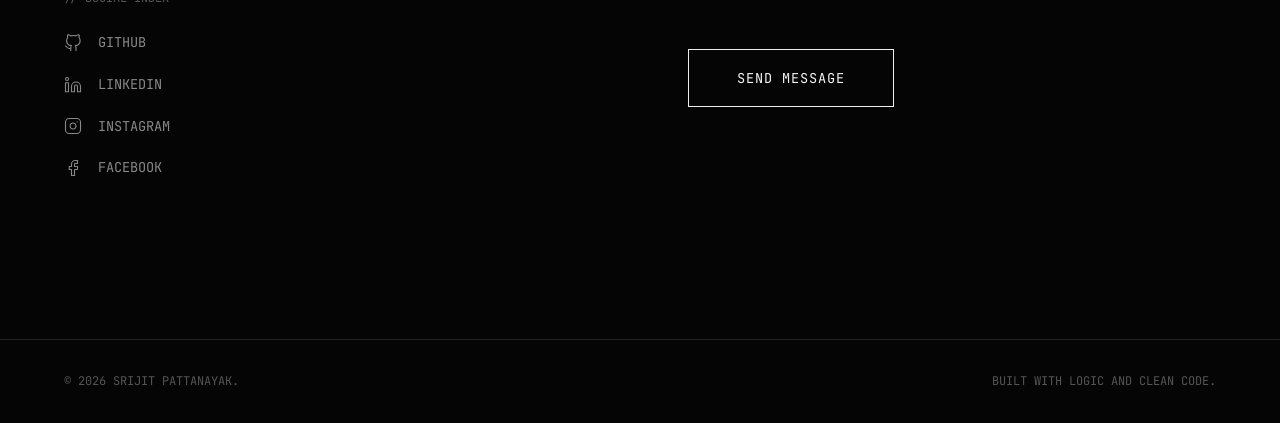
==== commit 28c2d1d3: "Update index.html" ====
--- a/index.html
+++ b/index.html
@@ -5,8 +5,7 @@
     <meta name="viewport" content="width=device-width, initial-scale=1.0">
     <title>Srijit Pattanayak | Programmer & Coder</title>
     <link rel="stylesheet" href="style.css">
-	<link rel="icon" type="image/svg+xml" href="/logo.png" />
-	<link rel="apple-touch-icon" href="/logo.png">
+	<link rel="icon" href="/favicon.ico" sizes="any">
 </head>
 <body>
 
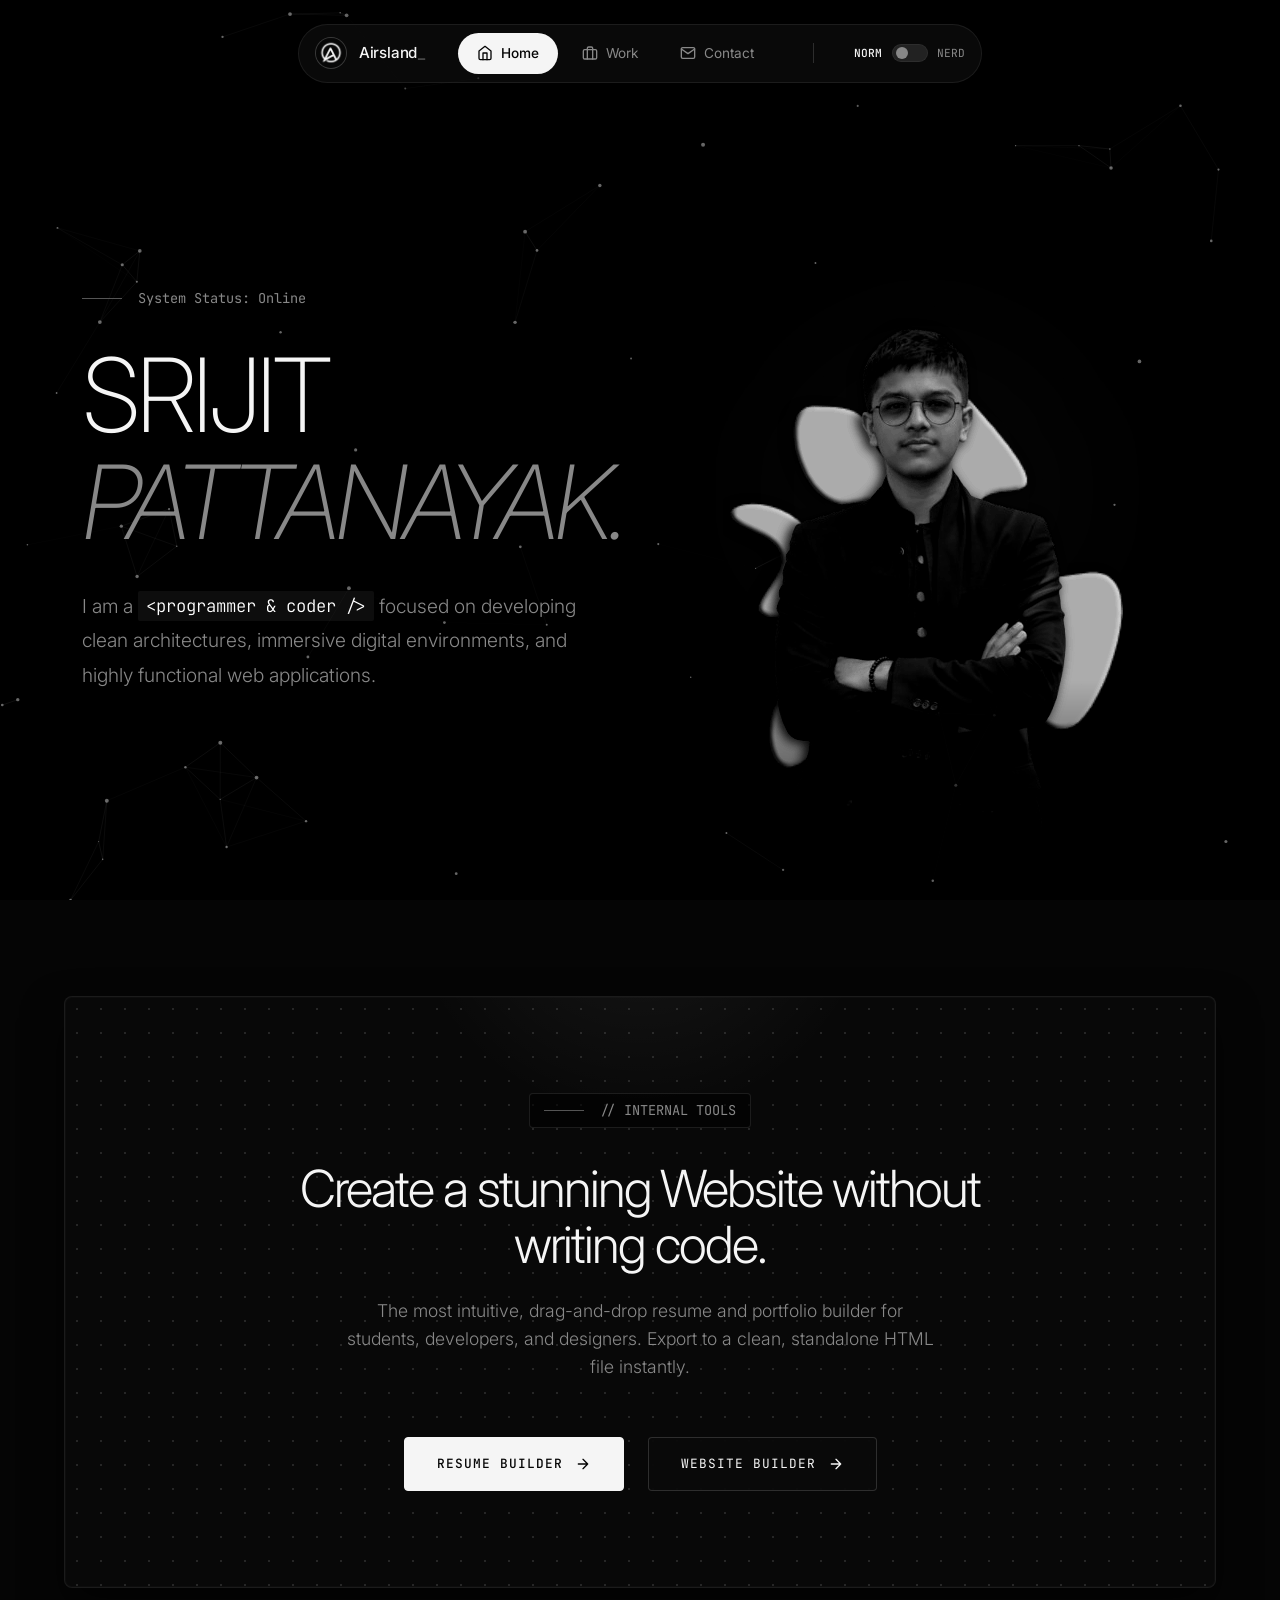
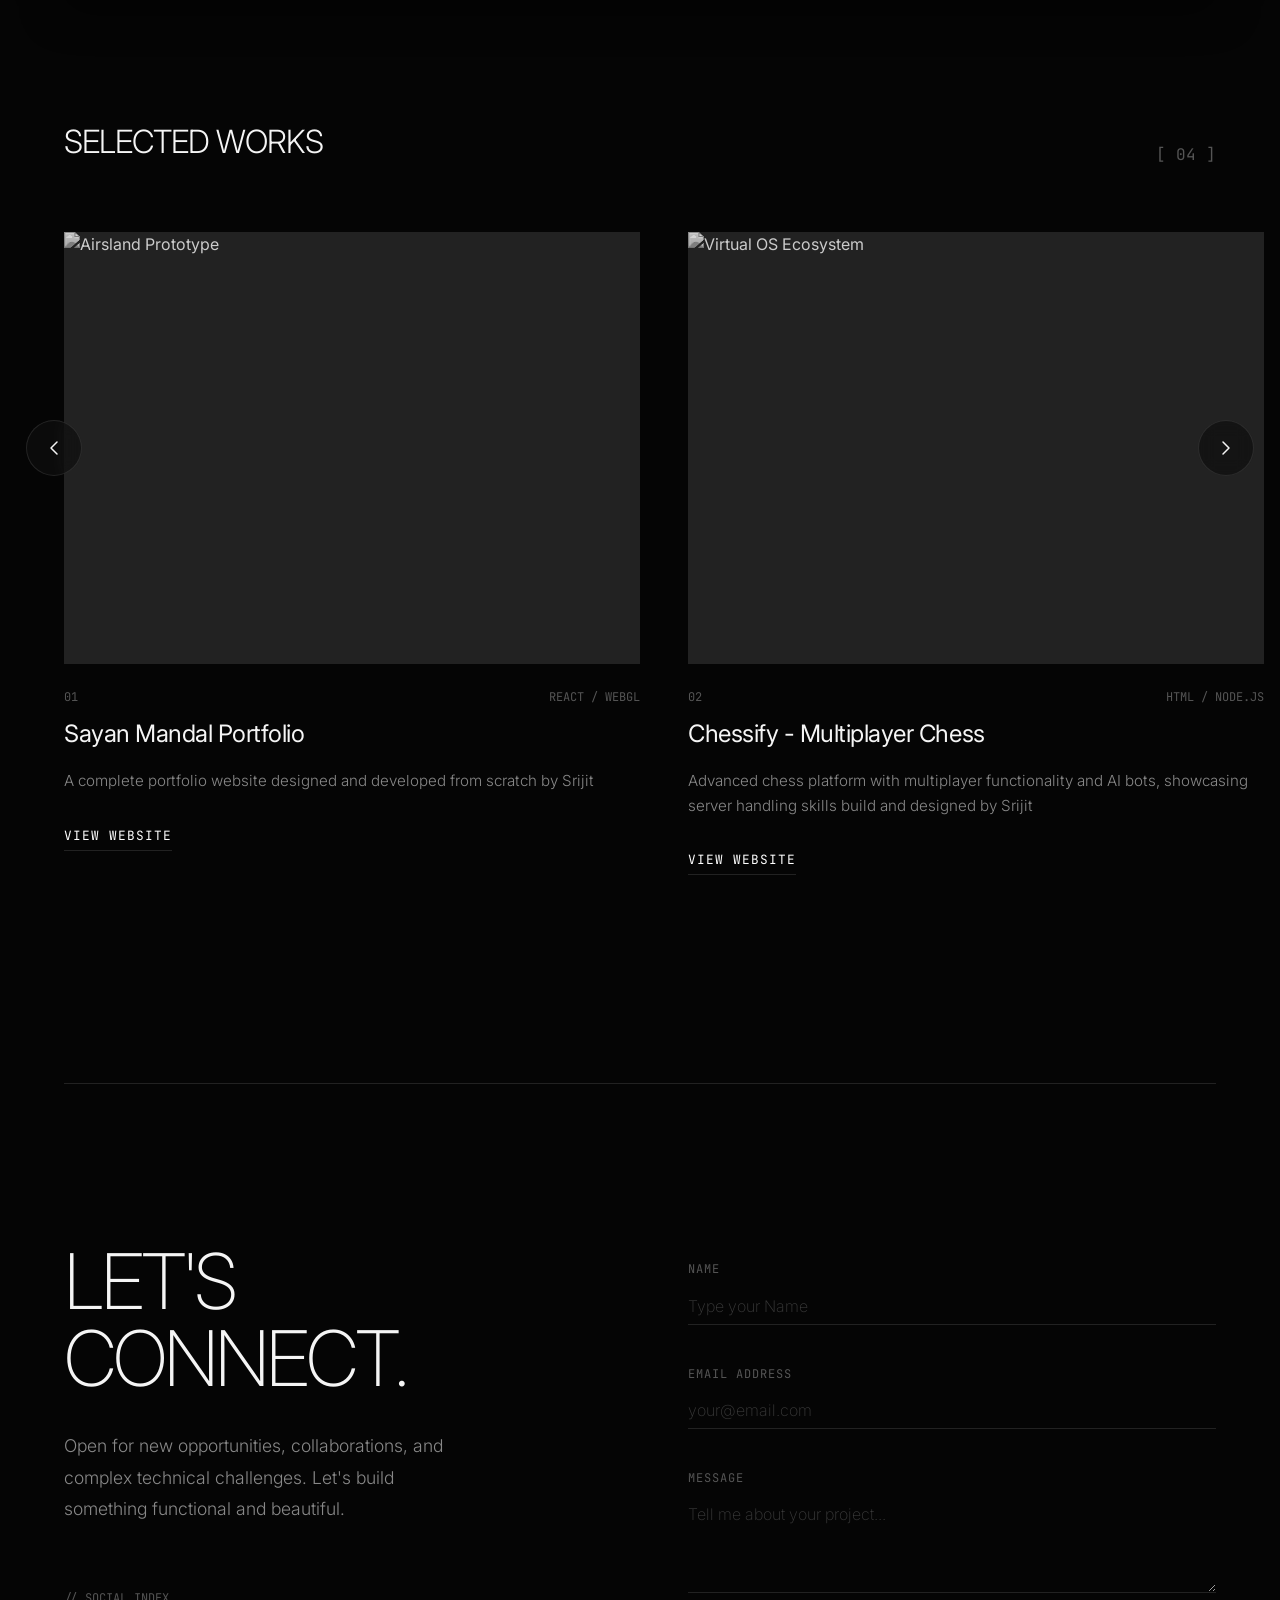
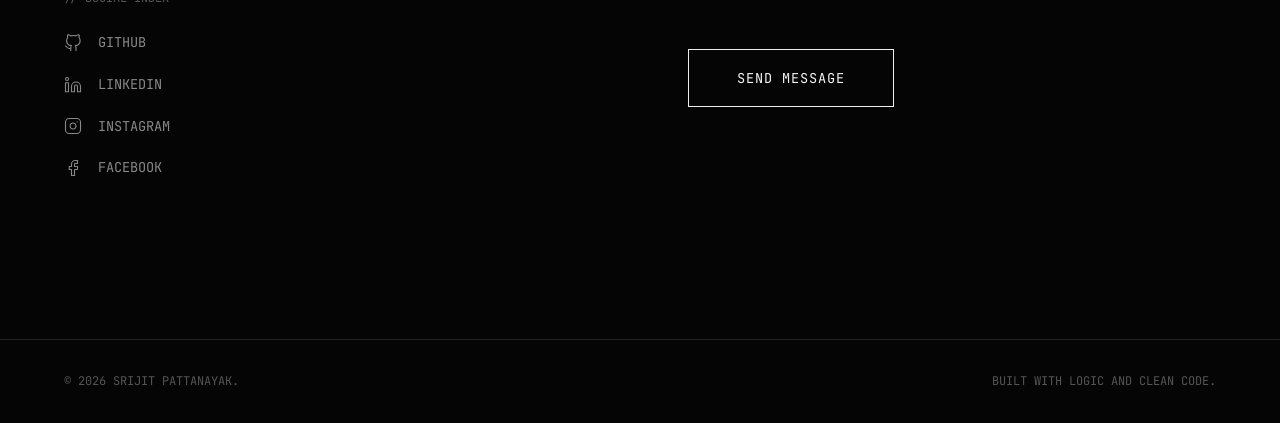
==== commit e024faa7: "Update index.html" ====
--- a/index.html
+++ b/index.html
@@ -6,6 +6,7 @@
     <title>Srijit Pattanayak | Programmer & Coder</title>
     <link rel="stylesheet" href="style.css">
 	<link rel="icon" href="/favicon.ico" sizes="any">
+	<link rel="icon" href="logo.png">
 </head>
 <body>
 
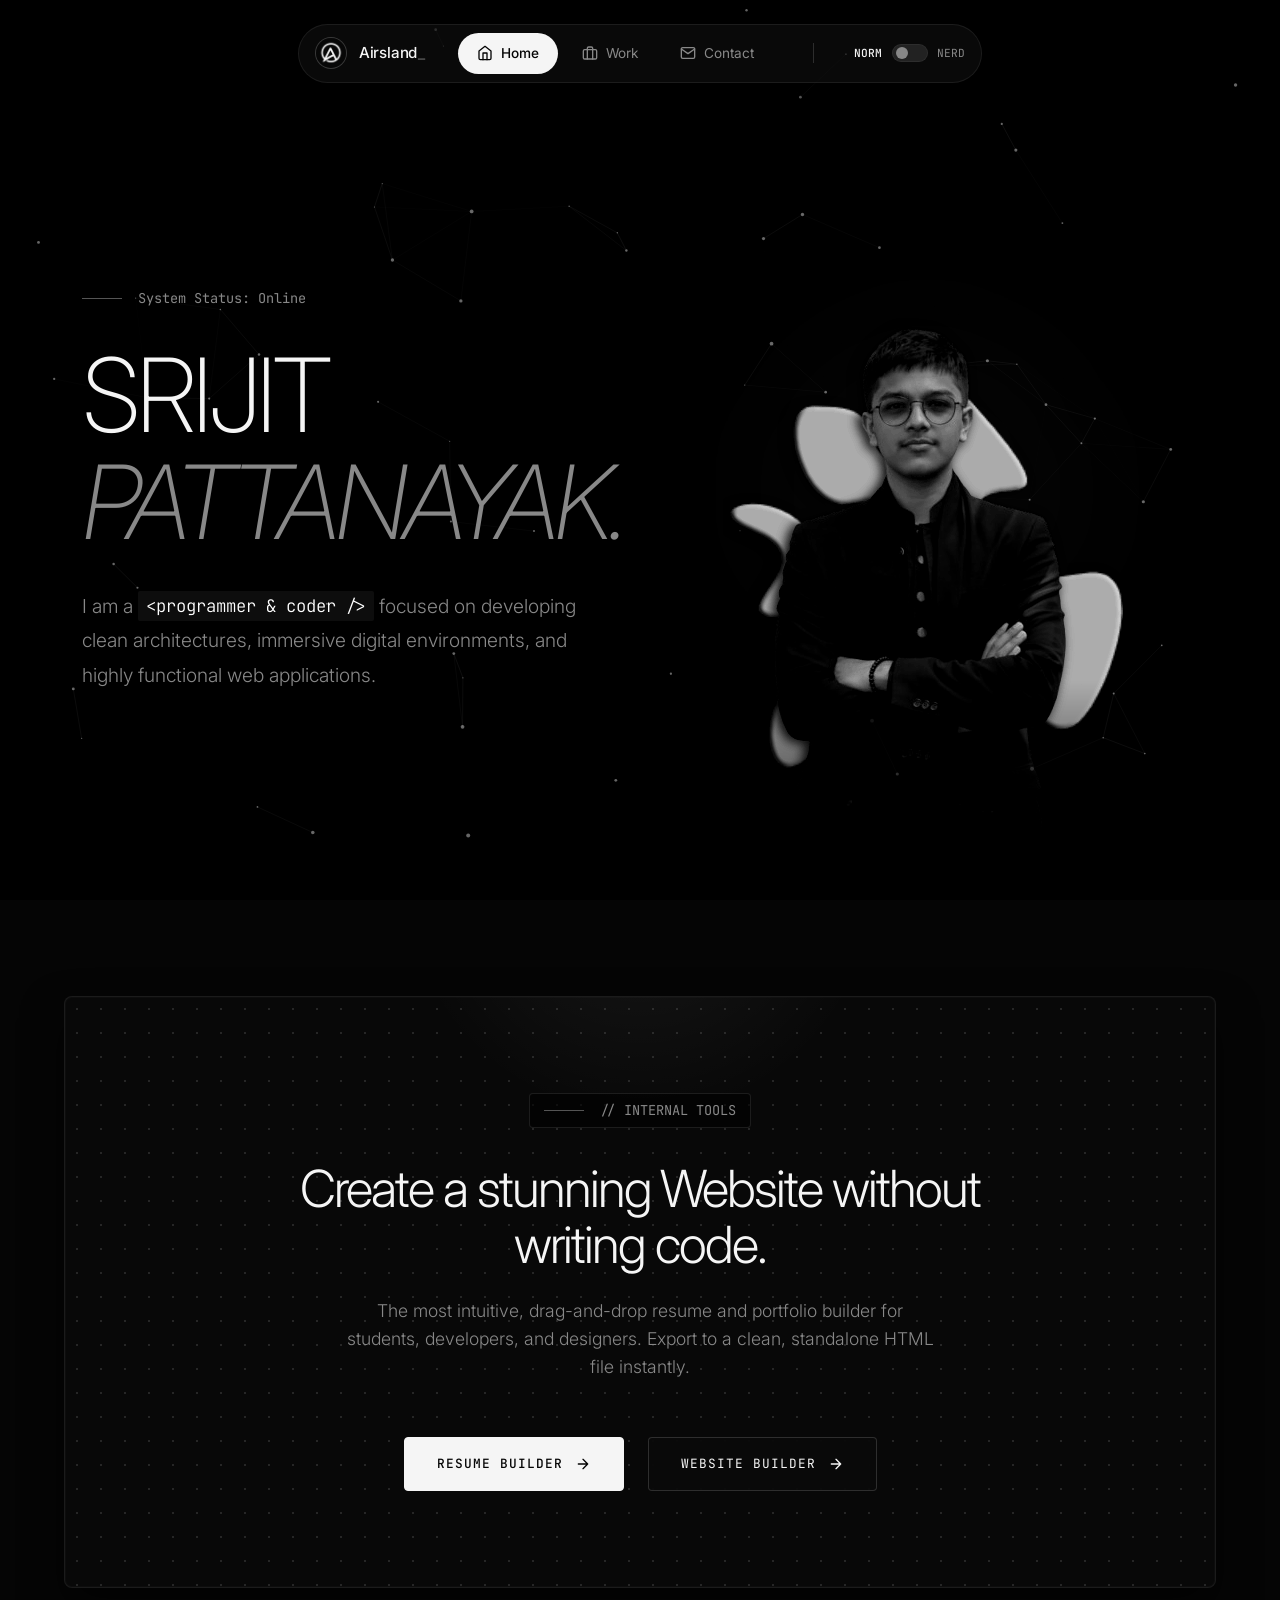
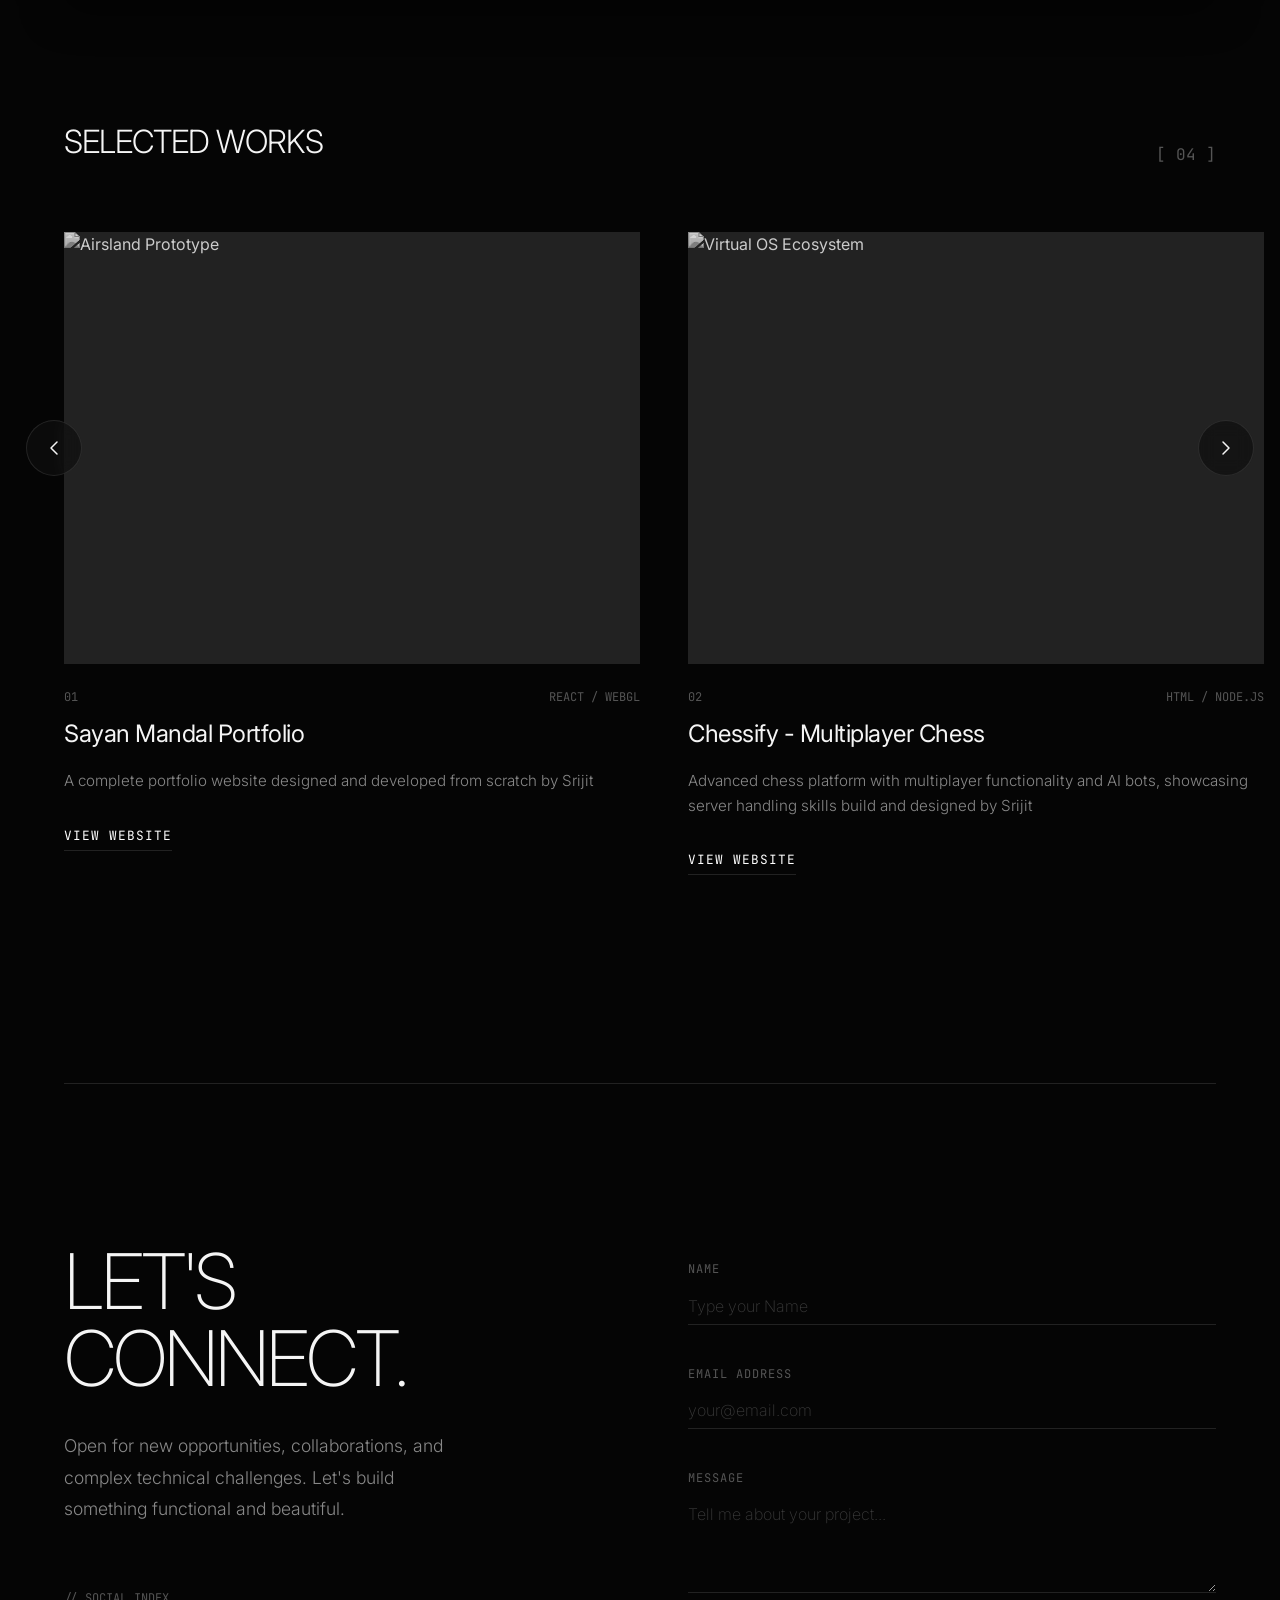
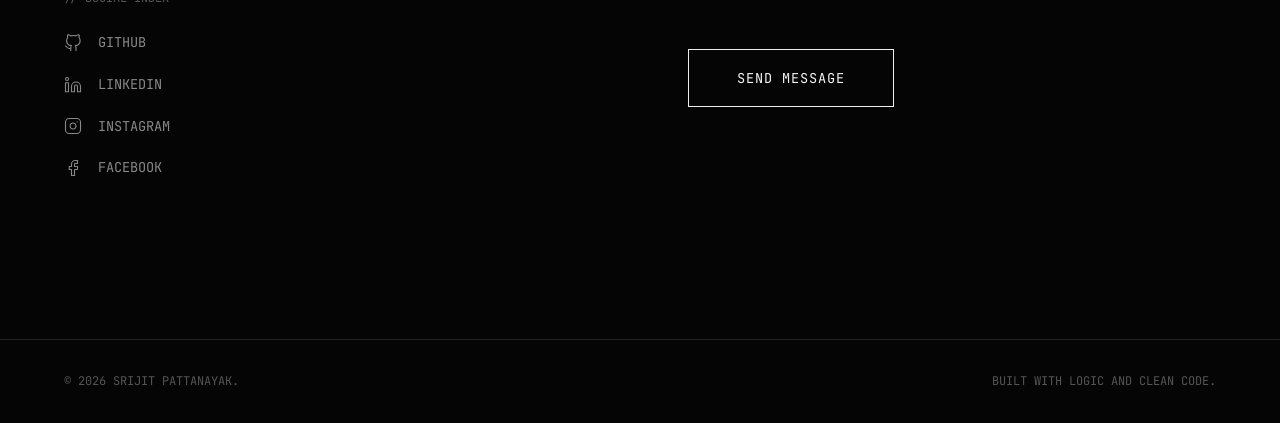
==== commit 4ebae51b: "Remove duplicate favicon link Removed duplicate favicon link to logo.png." ====
--- a/index.html
+++ b/index.html
@@ -6,7 +6,6 @@
     <title>Srijit Pattanayak | Programmer & Coder</title>
     <link rel="stylesheet" href="style.css">
 	<link rel="icon" href="/favicon.ico" sizes="any">
-	<link rel="icon" href="logo.png">
 </head>
 <body>
 
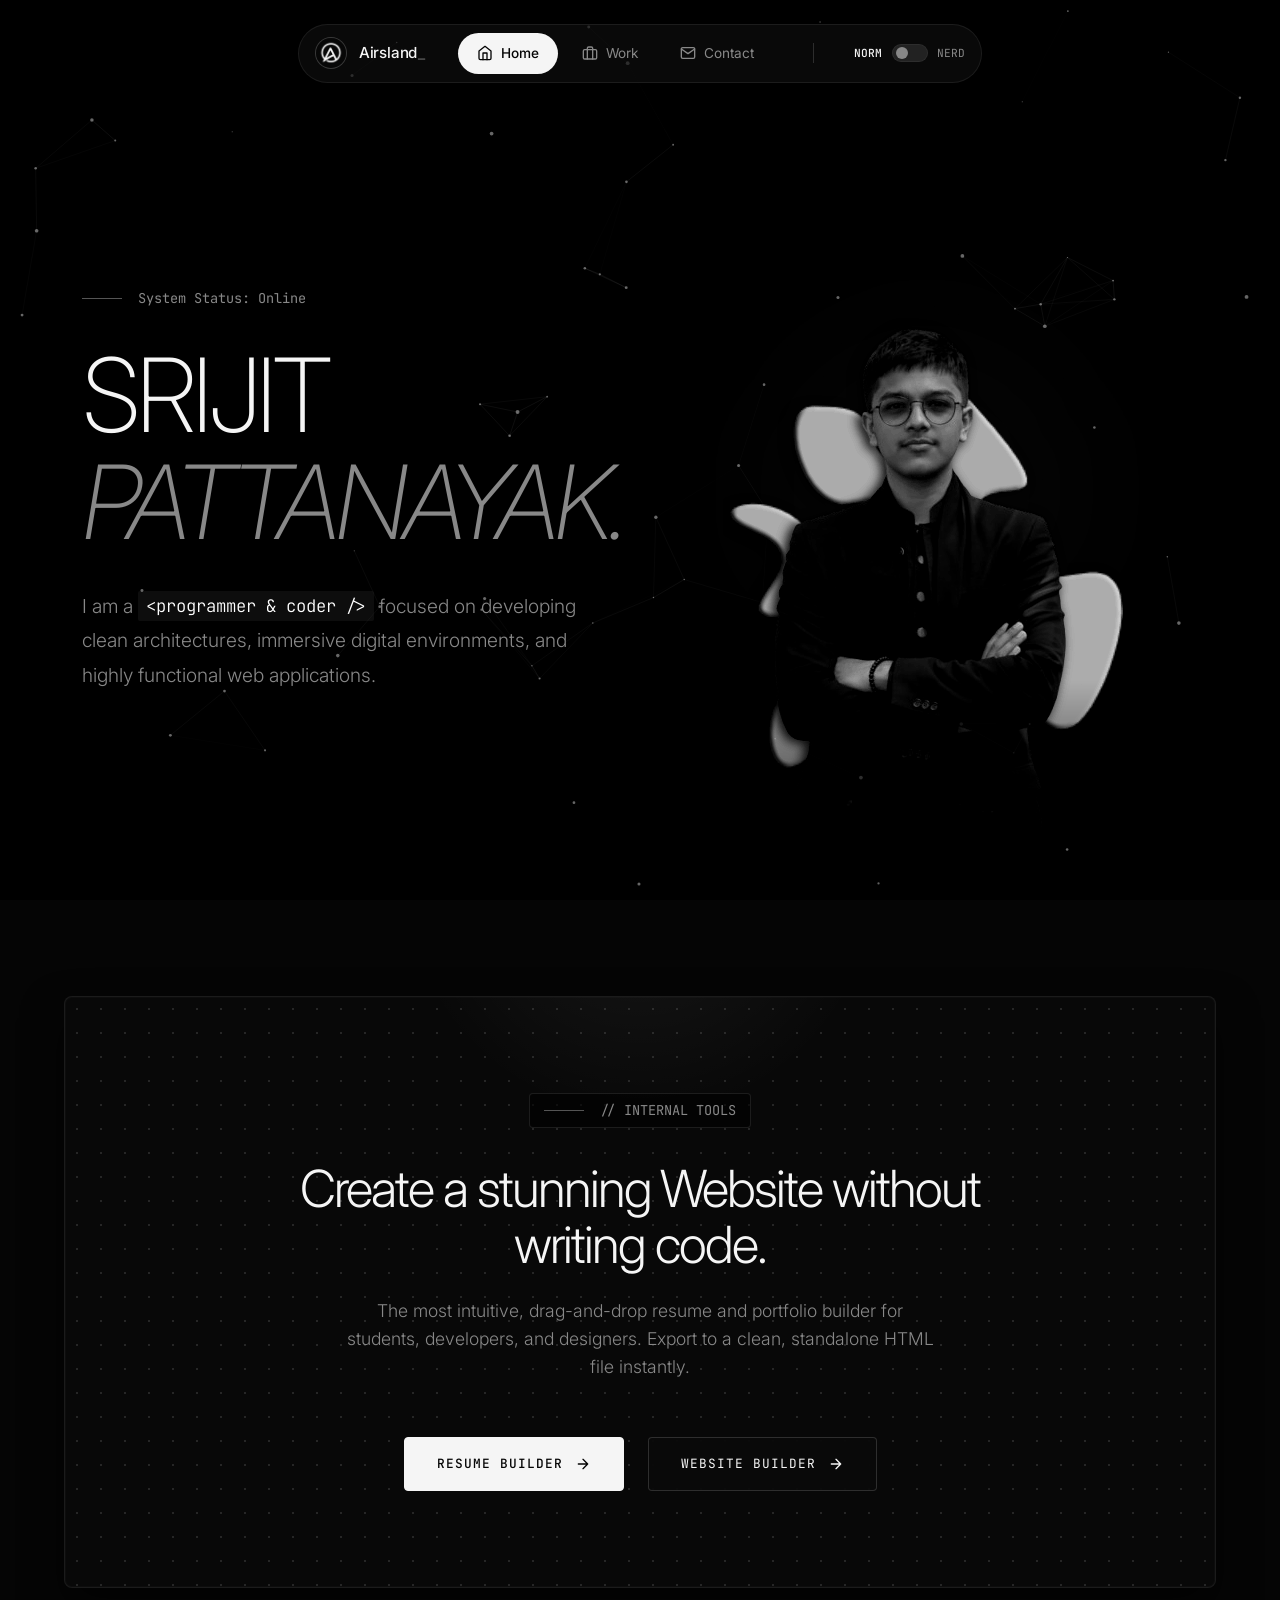
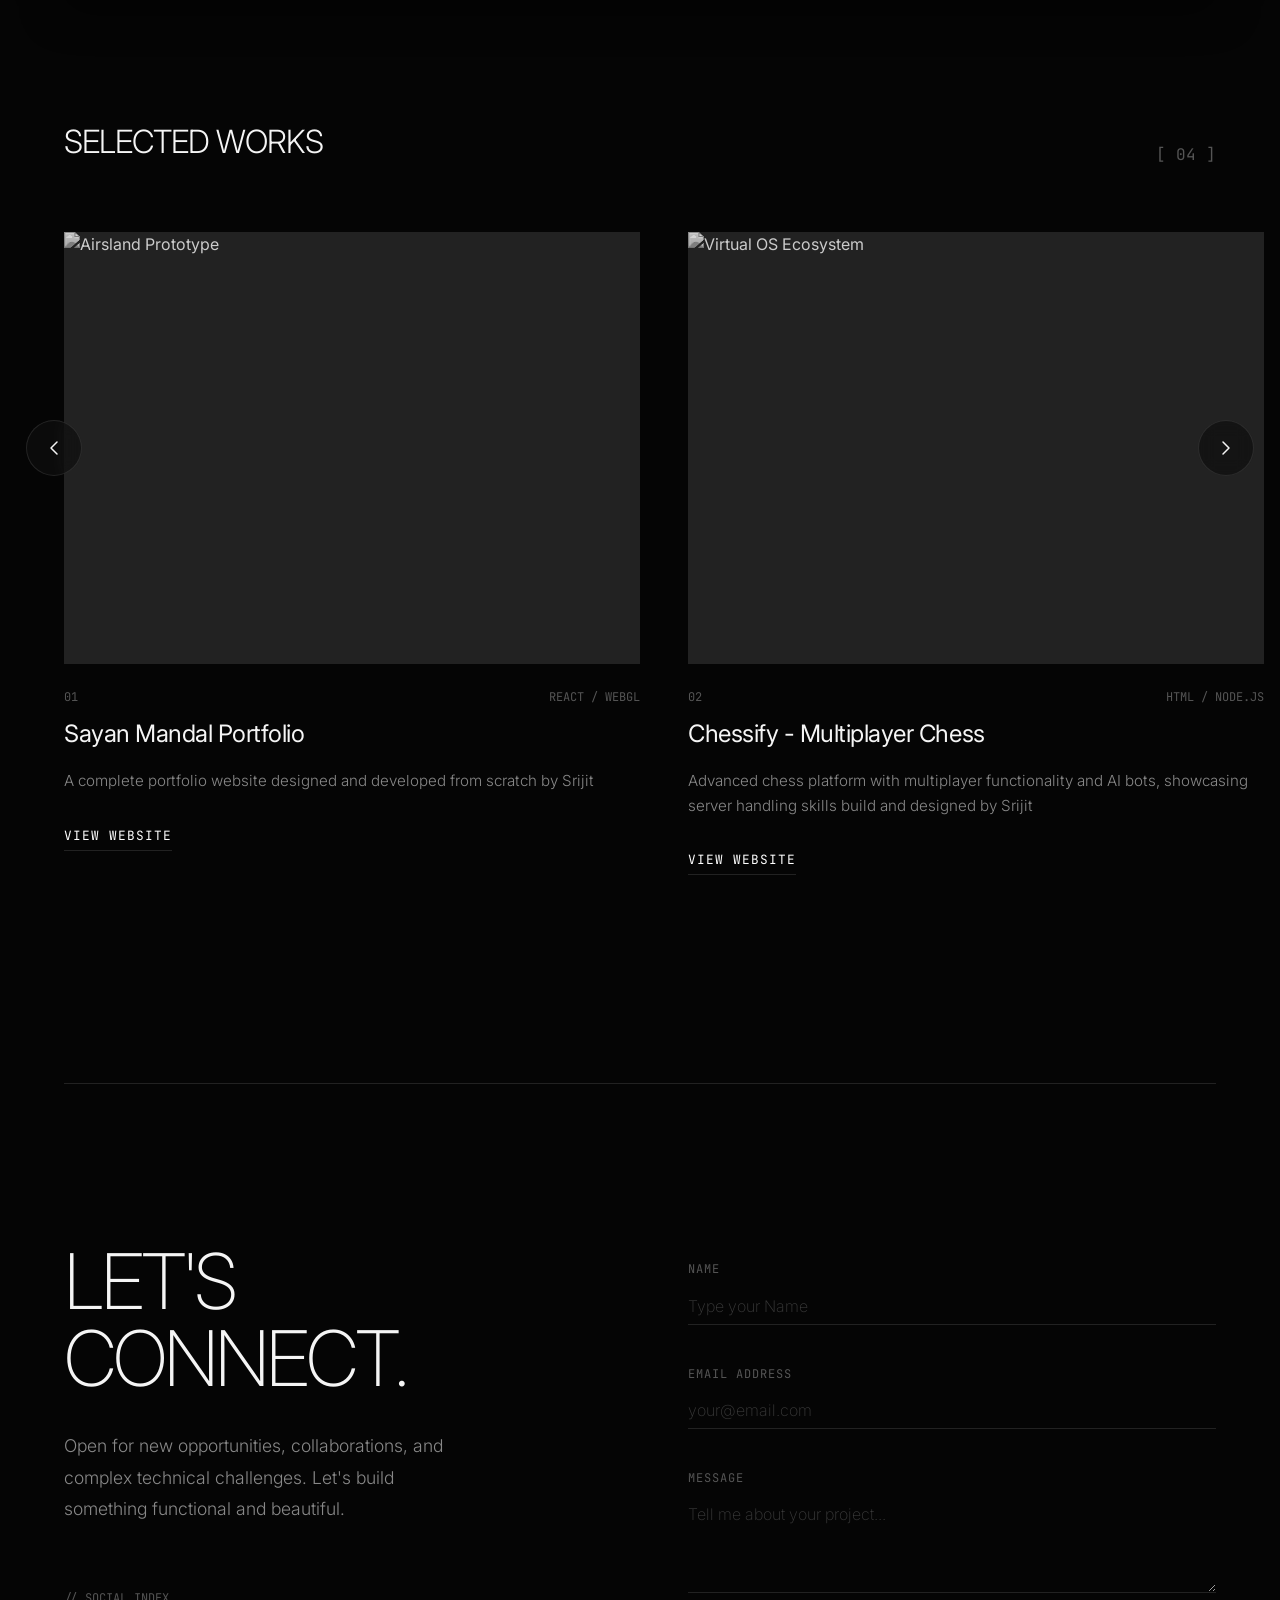
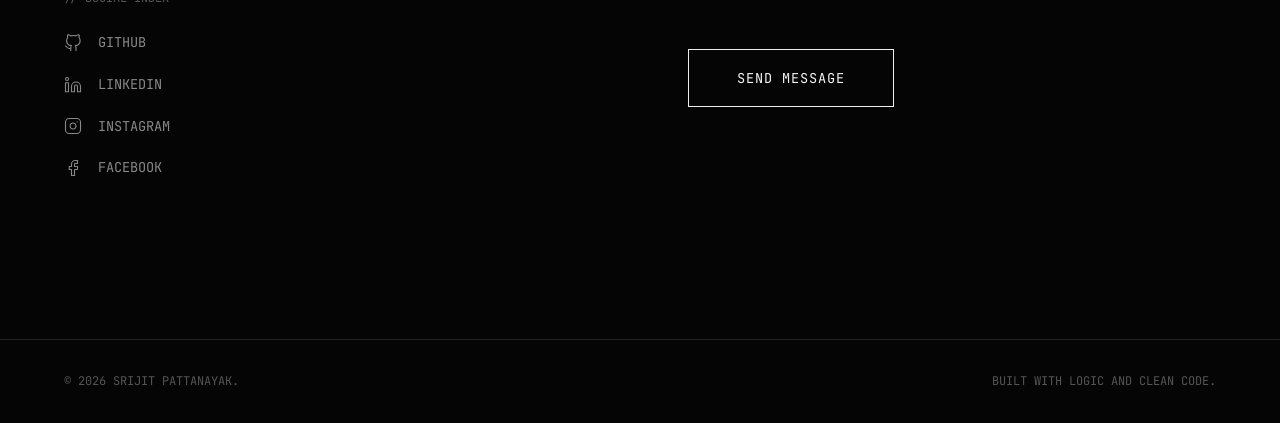
==== commit abe9e853: "Update index.html" ====
--- a/index.html
+++ b/index.html
@@ -6,6 +6,7 @@
     <title>Srijit Pattanayak | Programmer & Coder</title>
     <link rel="stylesheet" href="style.css">
 	<link rel="icon" href="/favicon.ico" sizes="any">
+	<link rel="icon" href="logo.png">
 </head>
 <body>
 
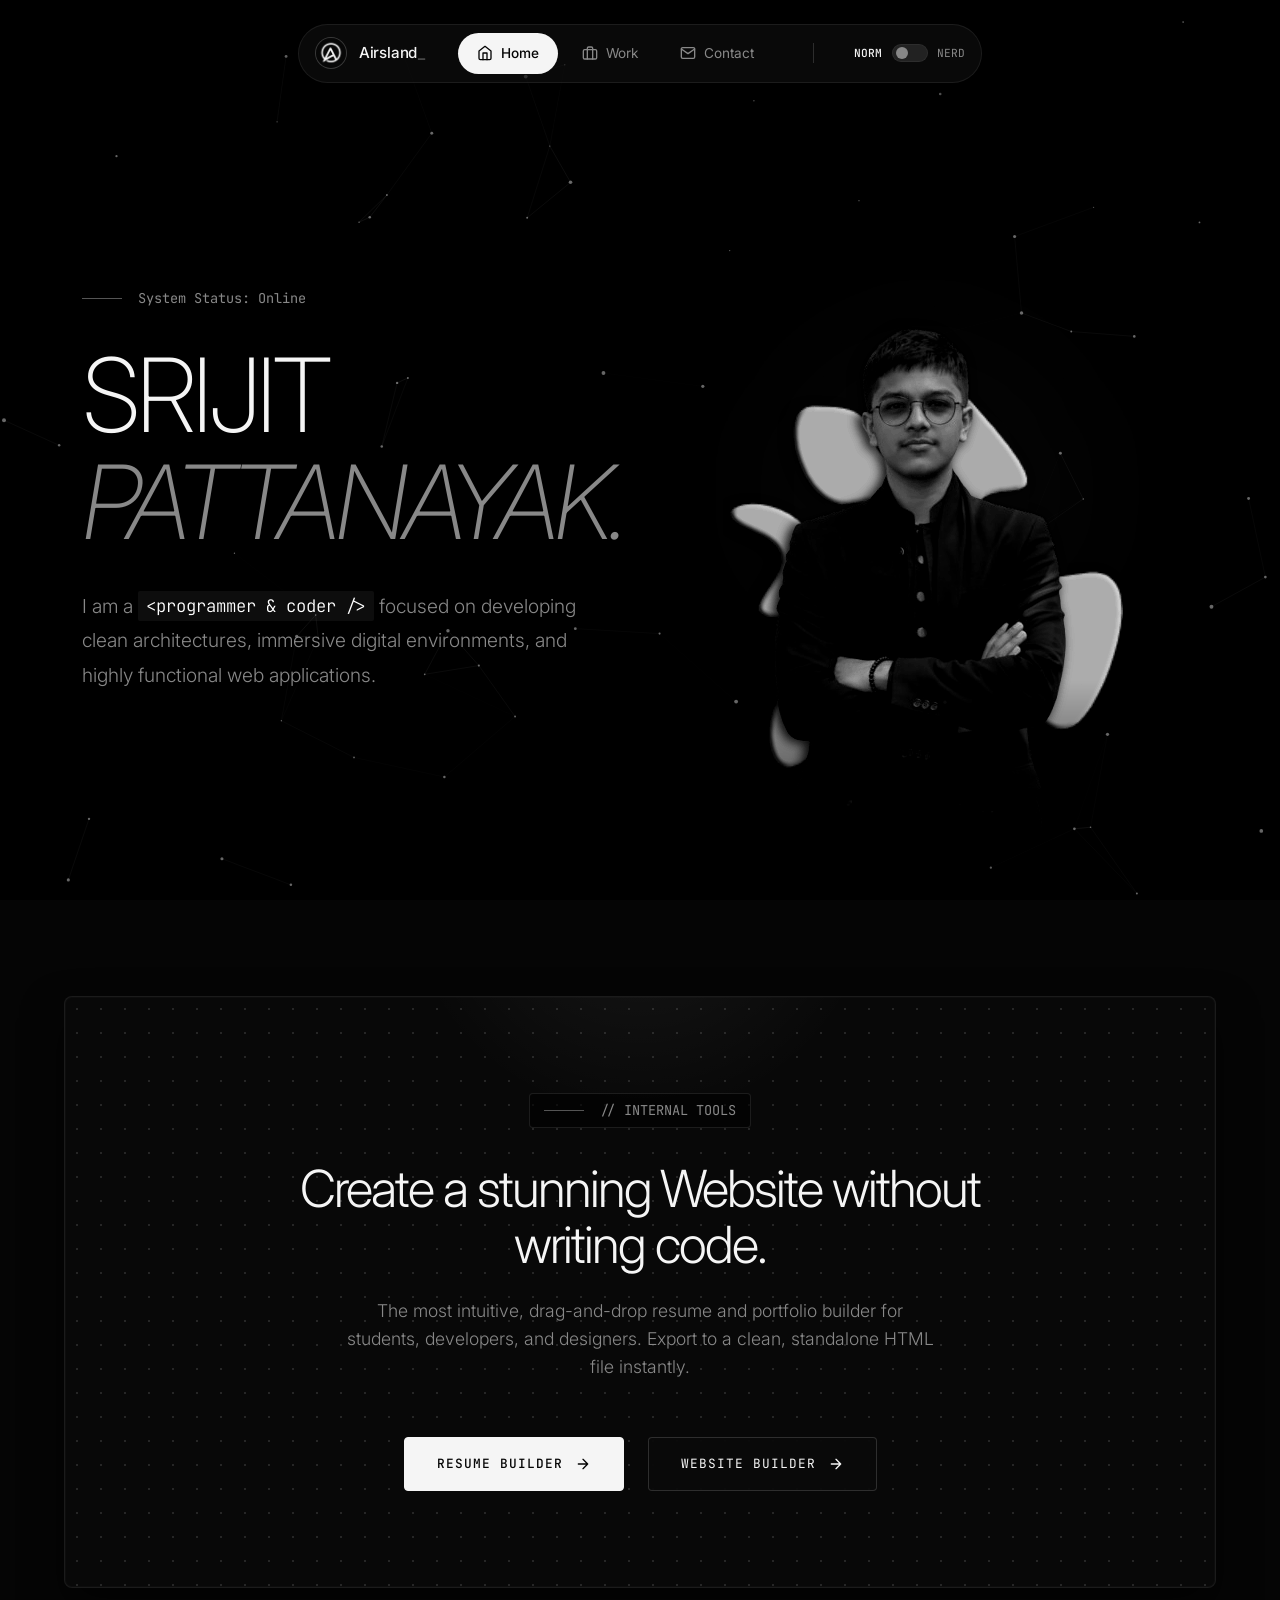
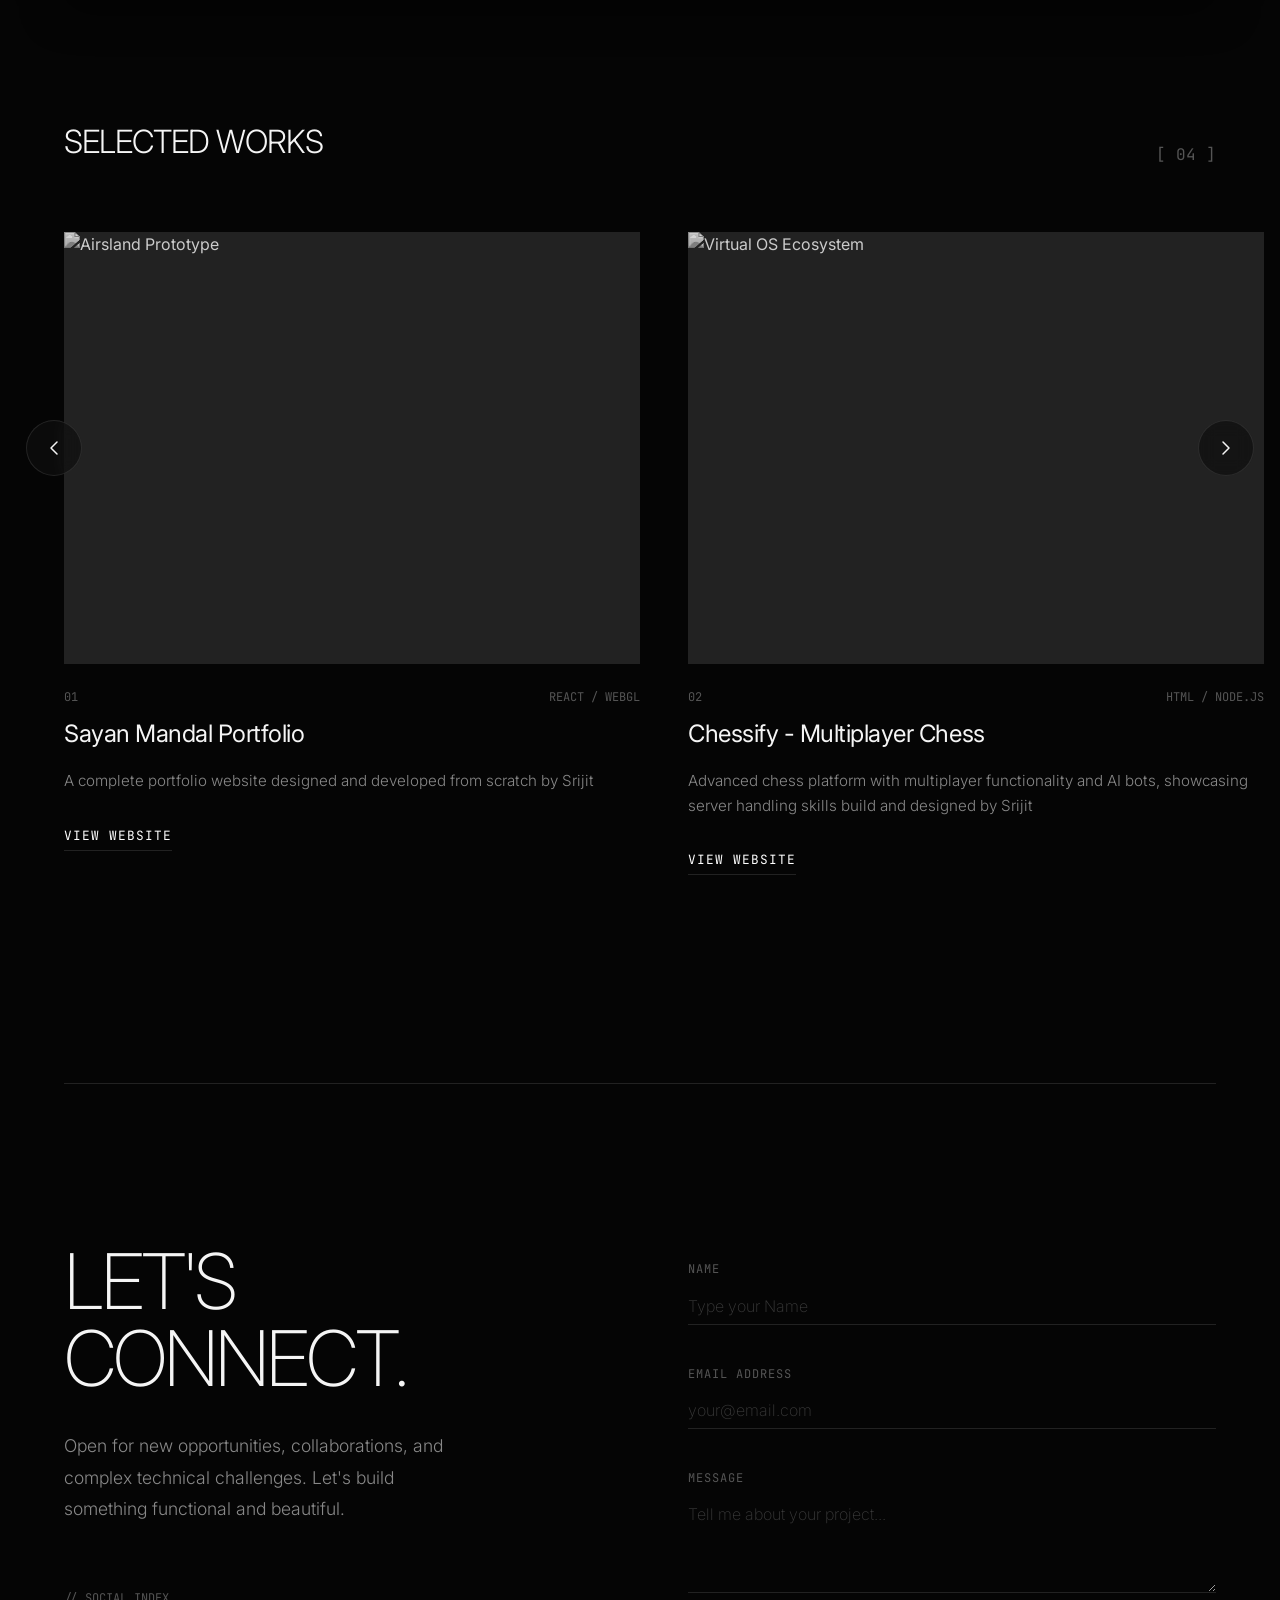
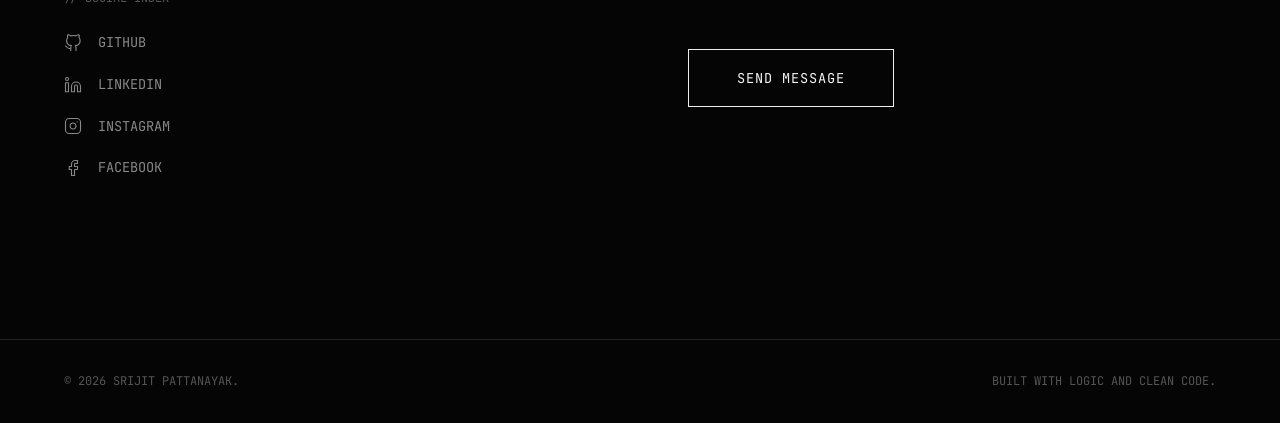
==== commit e7092c5b: "Update index.html" ====
--- a/index.html
+++ b/index.html
@@ -5,8 +5,7 @@
     <meta name="viewport" content="width=device-width, initial-scale=1.0">
     <title>Srijit Pattanayak | Programmer & Coder</title>
     <link rel="stylesheet" href="style.css">
-	<link rel="icon" href="/favicon.ico" sizes="any">
-	<link rel="icon" href="logo.png">
+	<link rel="icon" href="favicon.ico" sizes="any">
 </head>
 <body>
 
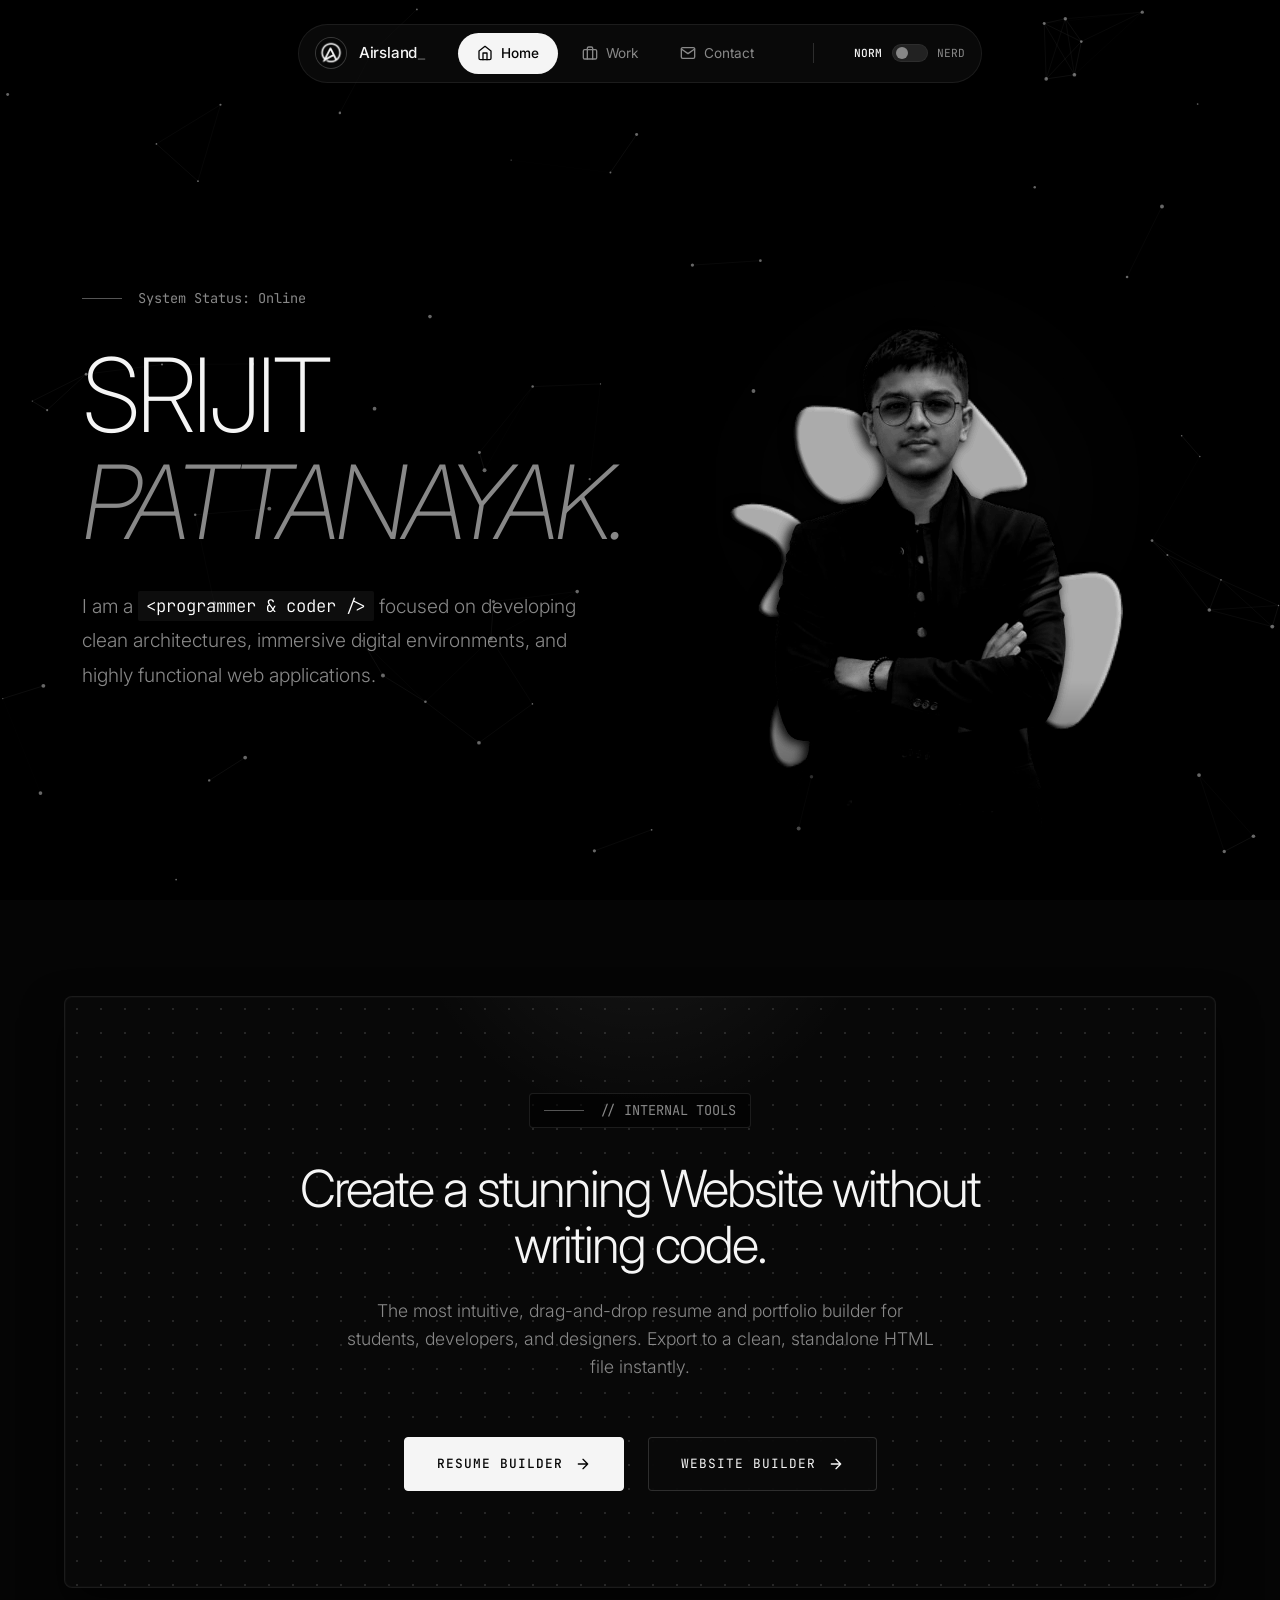
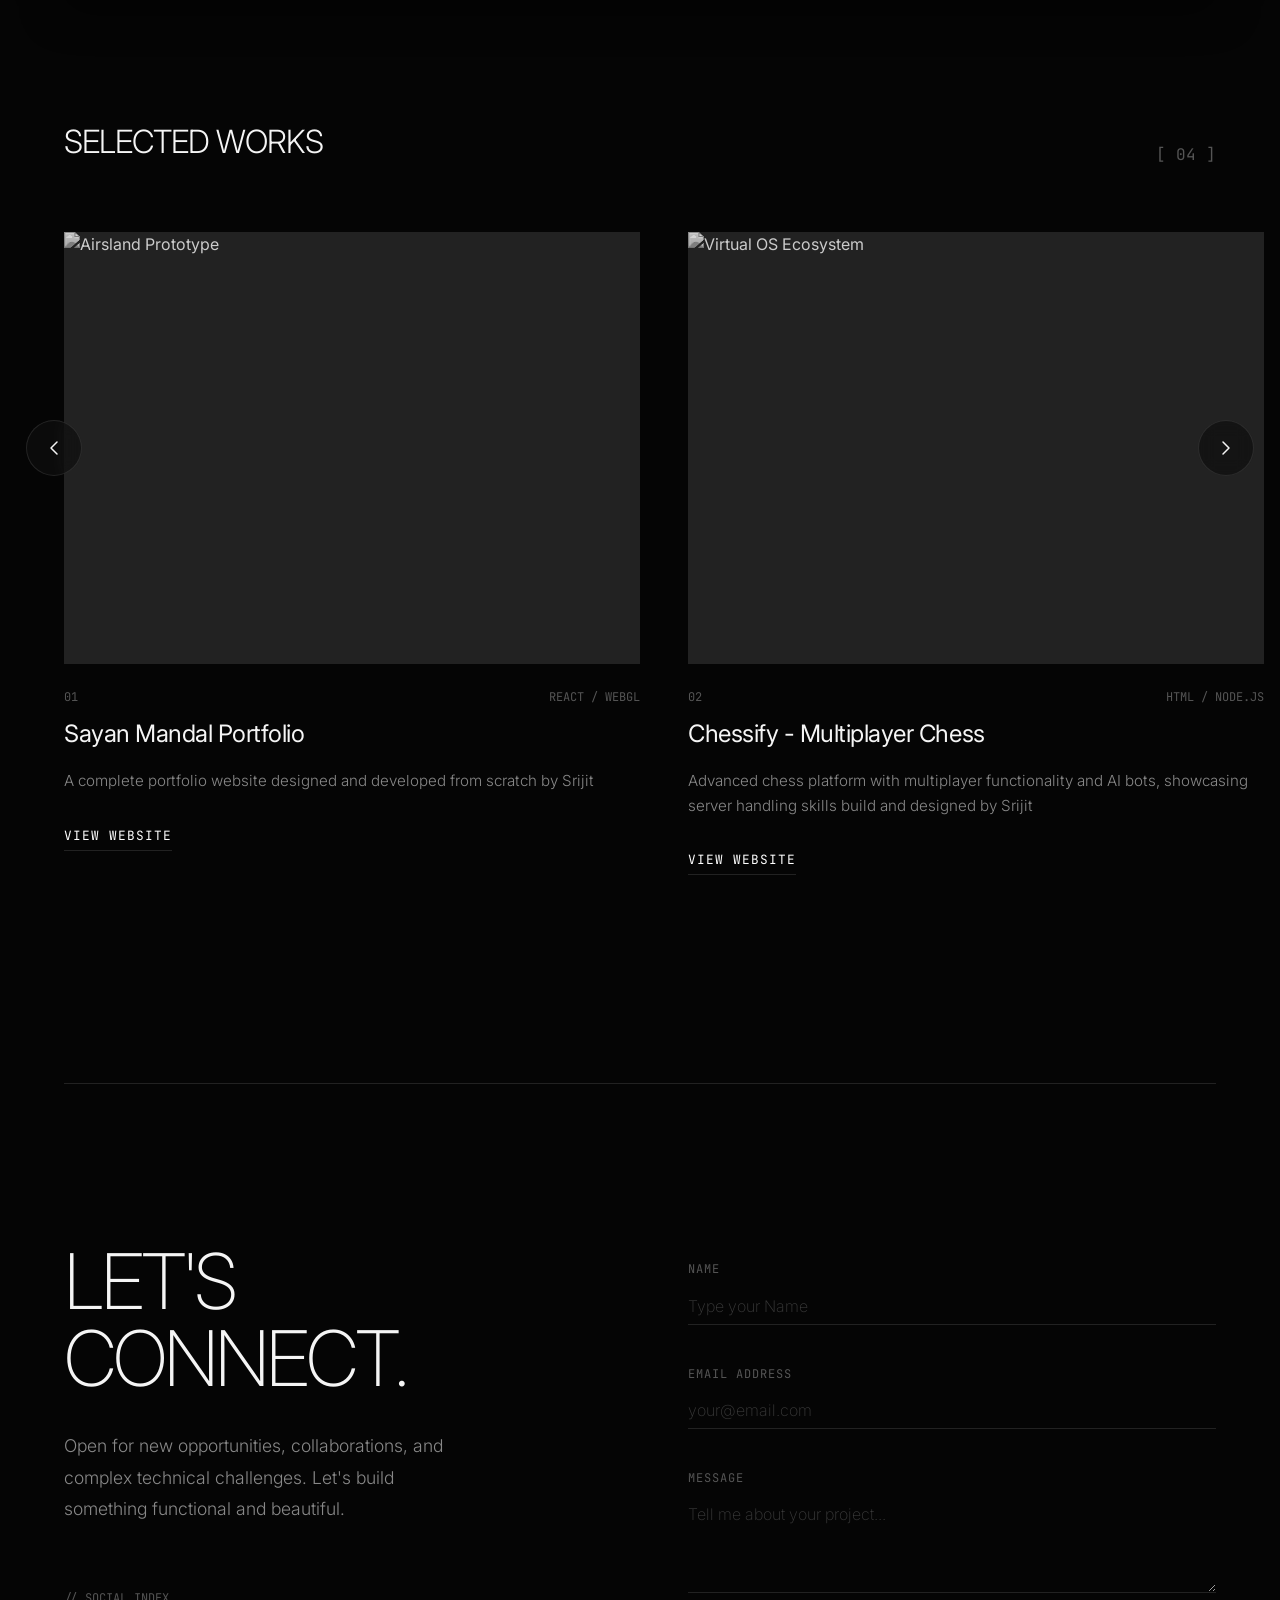
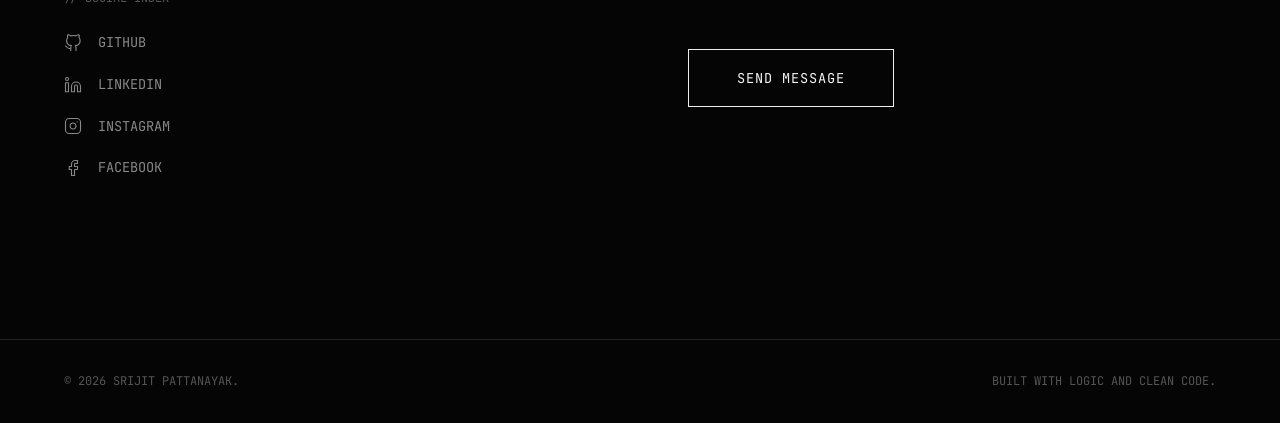
==== commit 868c0cd8: "Update index.html" ====
--- a/index.html
+++ b/index.html
@@ -5,7 +5,7 @@
     <meta name="viewport" content="width=device-width, initial-scale=1.0">
     <title>Srijit Pattanayak | Programmer & Coder</title>
     <link rel="stylesheet" href="style.css">
-	<link rel="icon" href="favicon.ico" sizes="any">
+	<link rel="icon" href="/favicon.ico" sizes="any">
 </head>
 <body>
 
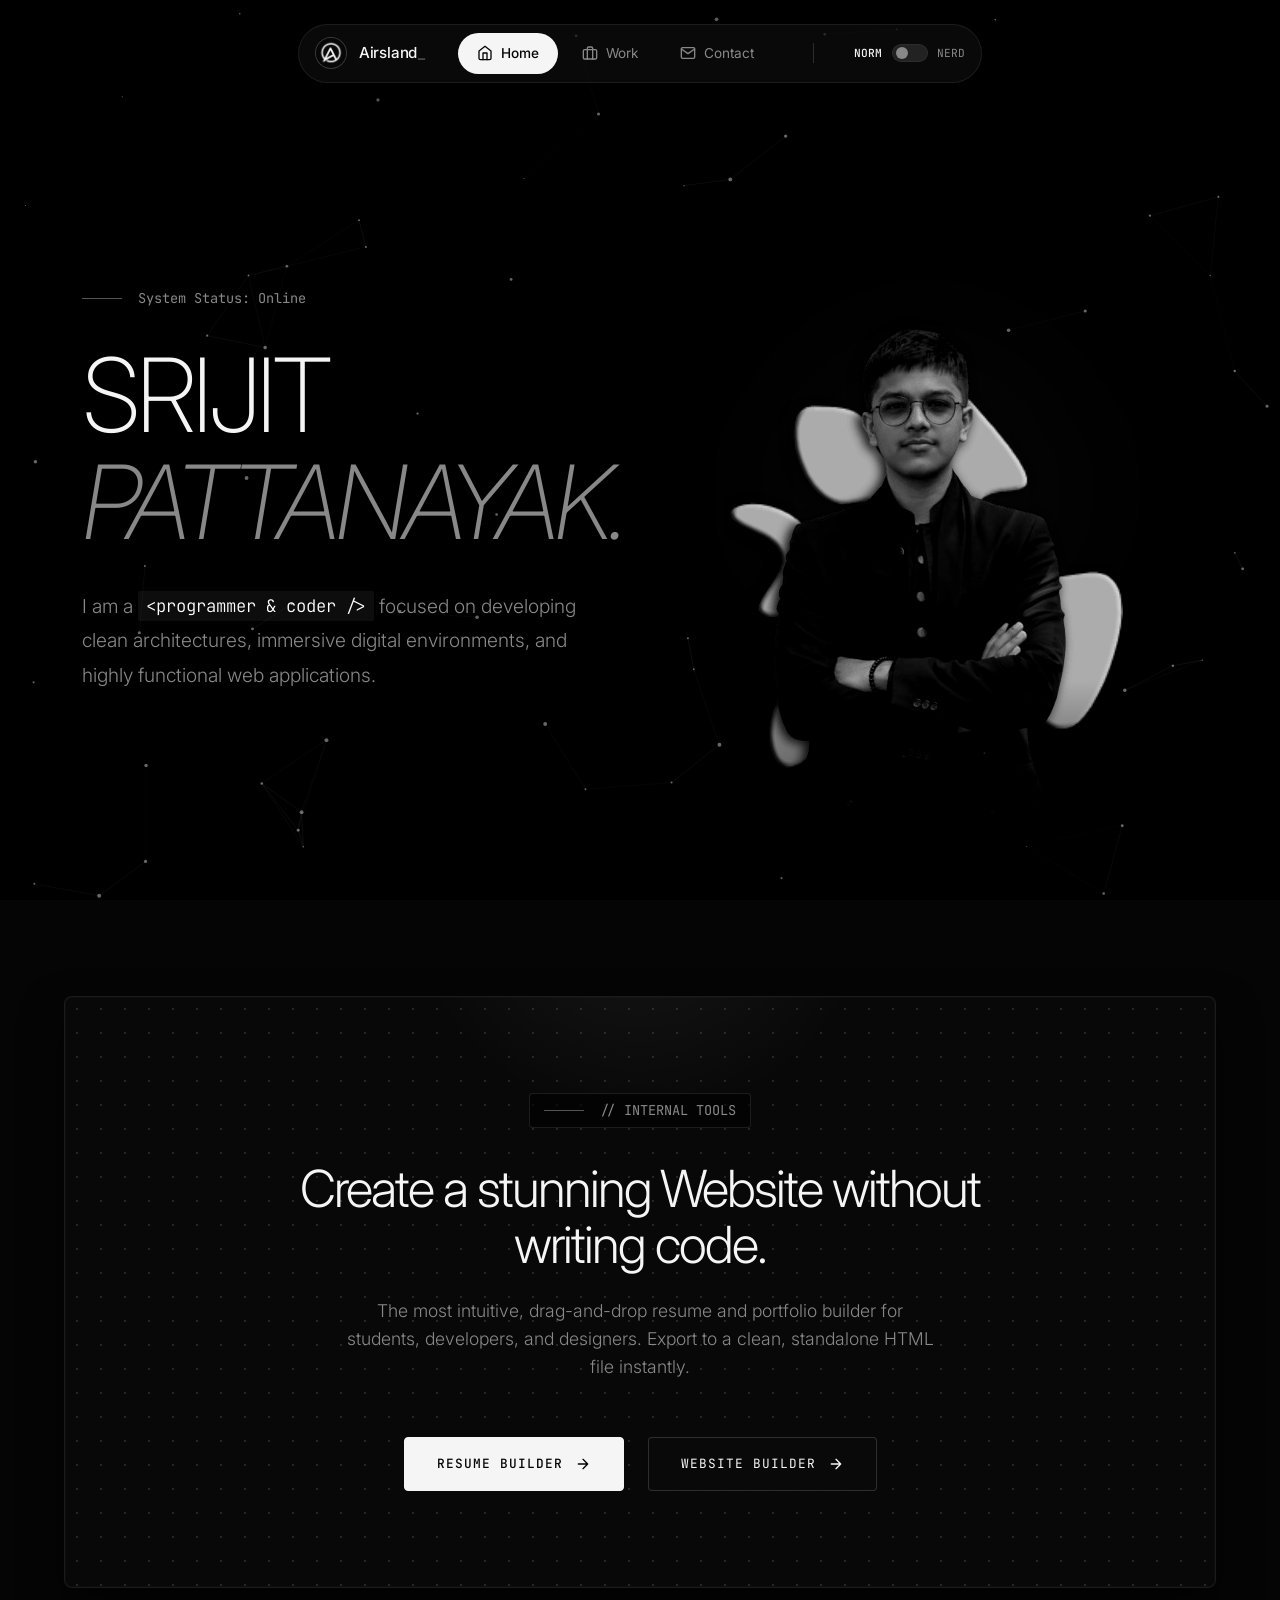
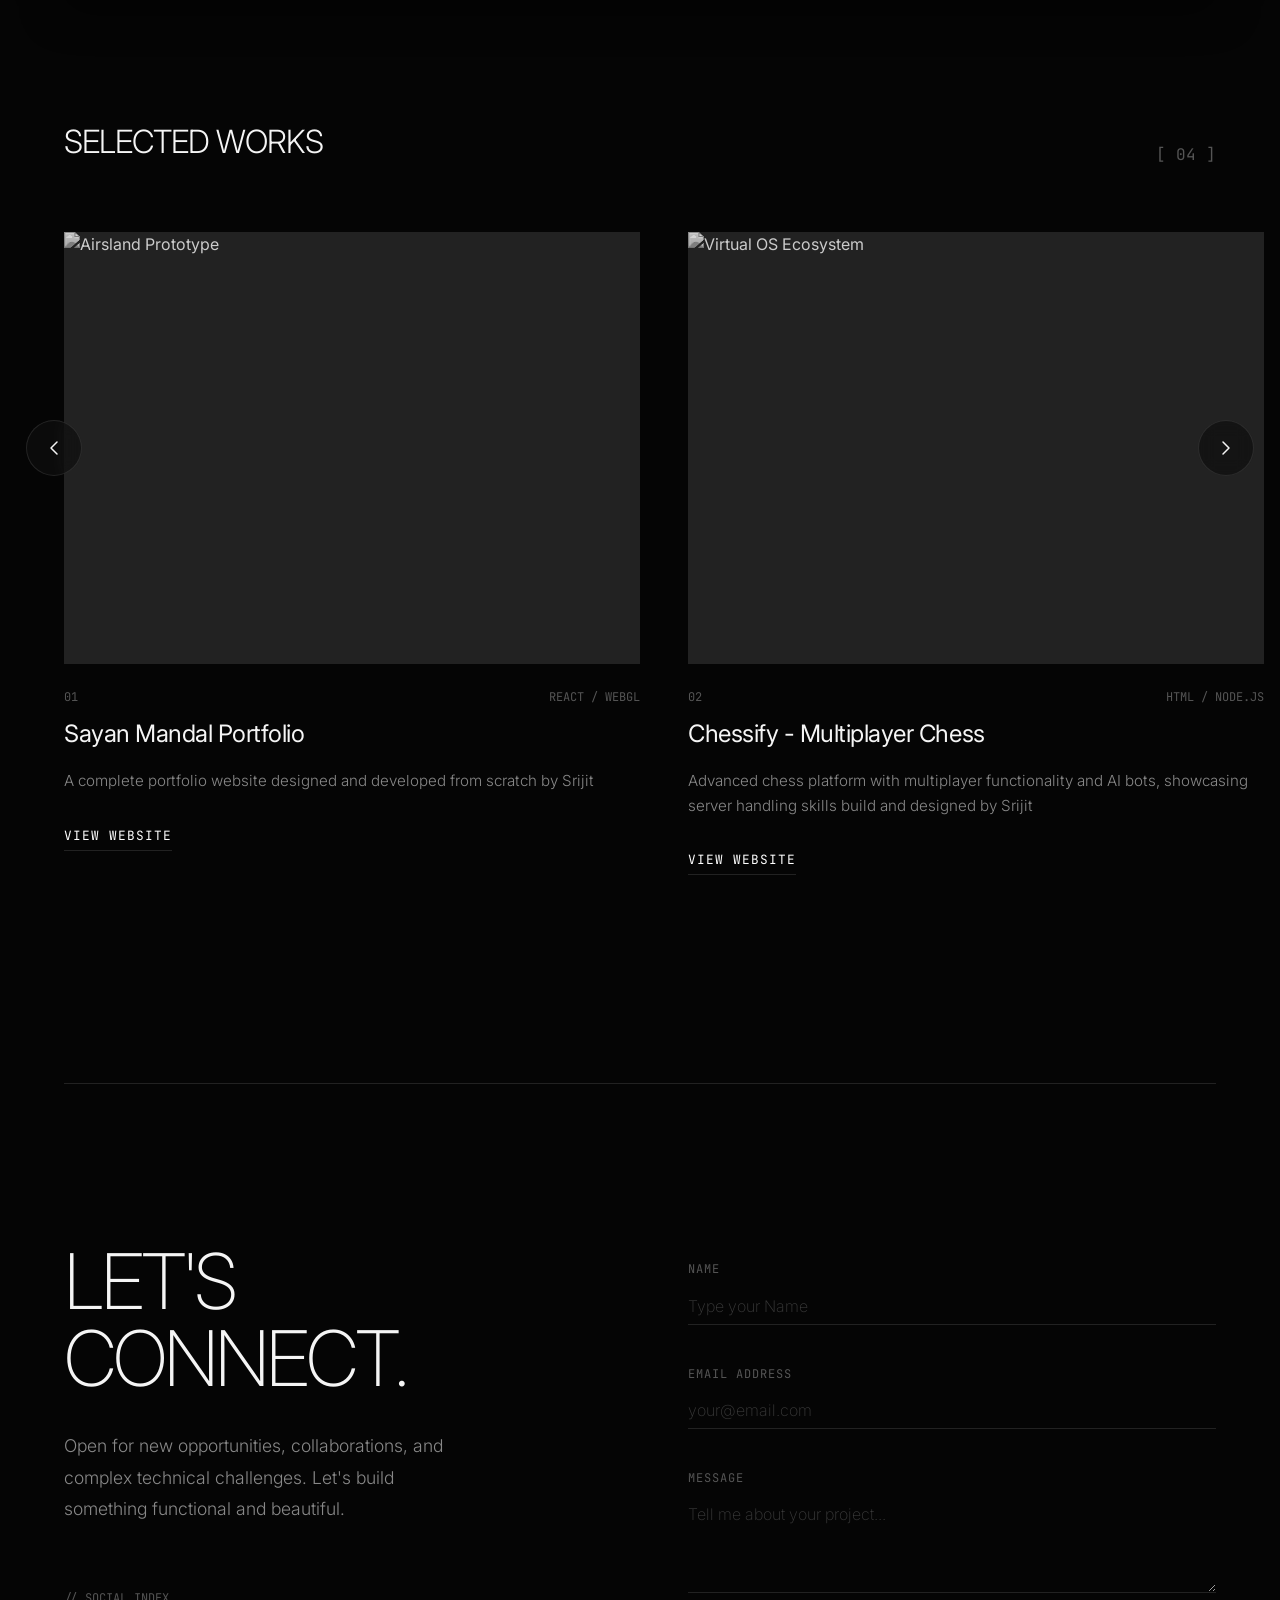
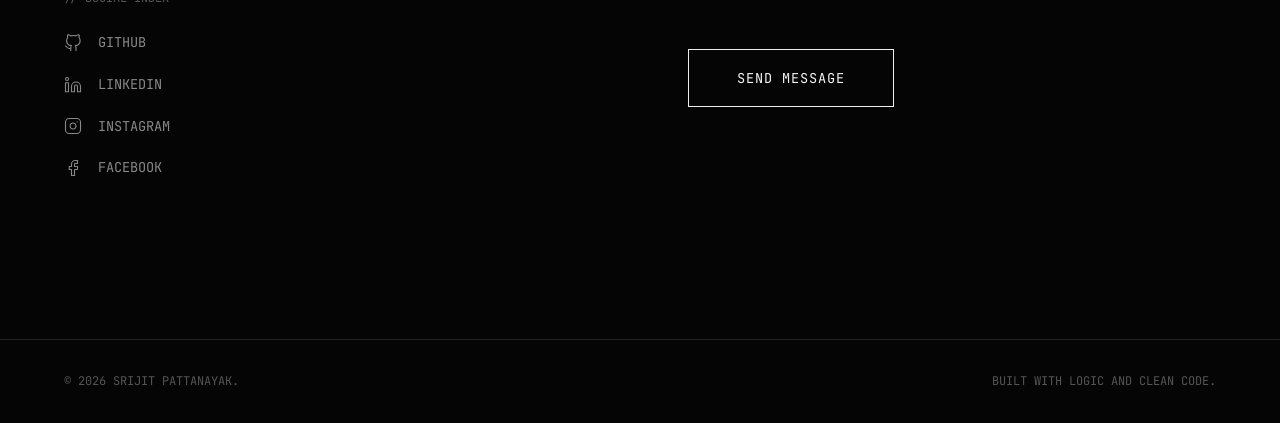
==== commit bcd164c1: "Update index.html" ====
--- a/index.html
+++ b/index.html
@@ -6,6 +6,8 @@
     <title>Srijit Pattanayak | Programmer & Coder</title>
     <link rel="stylesheet" href="style.css">
 	<link rel="icon" href="/favicon.ico" sizes="any">
+	<link rel="icon" href="/logo.png" sizes="any">
+<link rel="apple-touch-icon" href="/apple-touch-icon.png">
 </head>
 <body>
 
